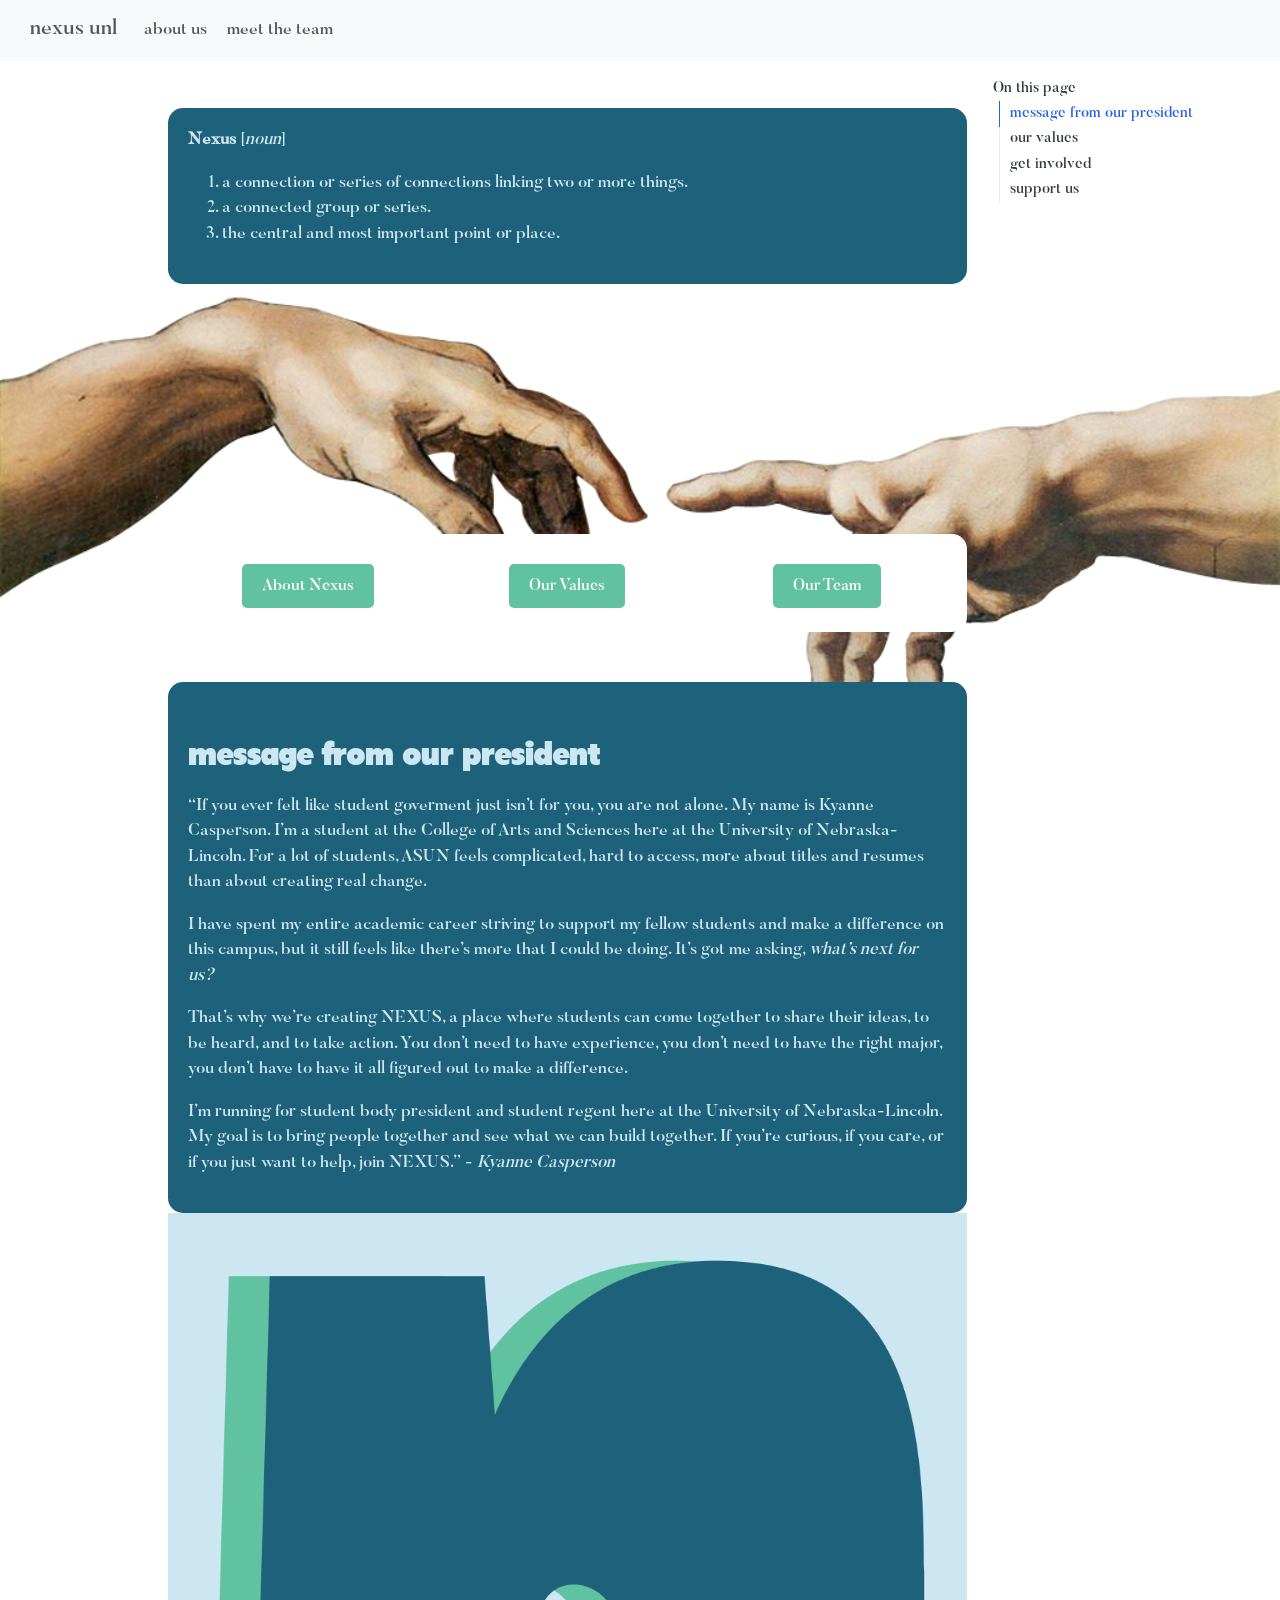
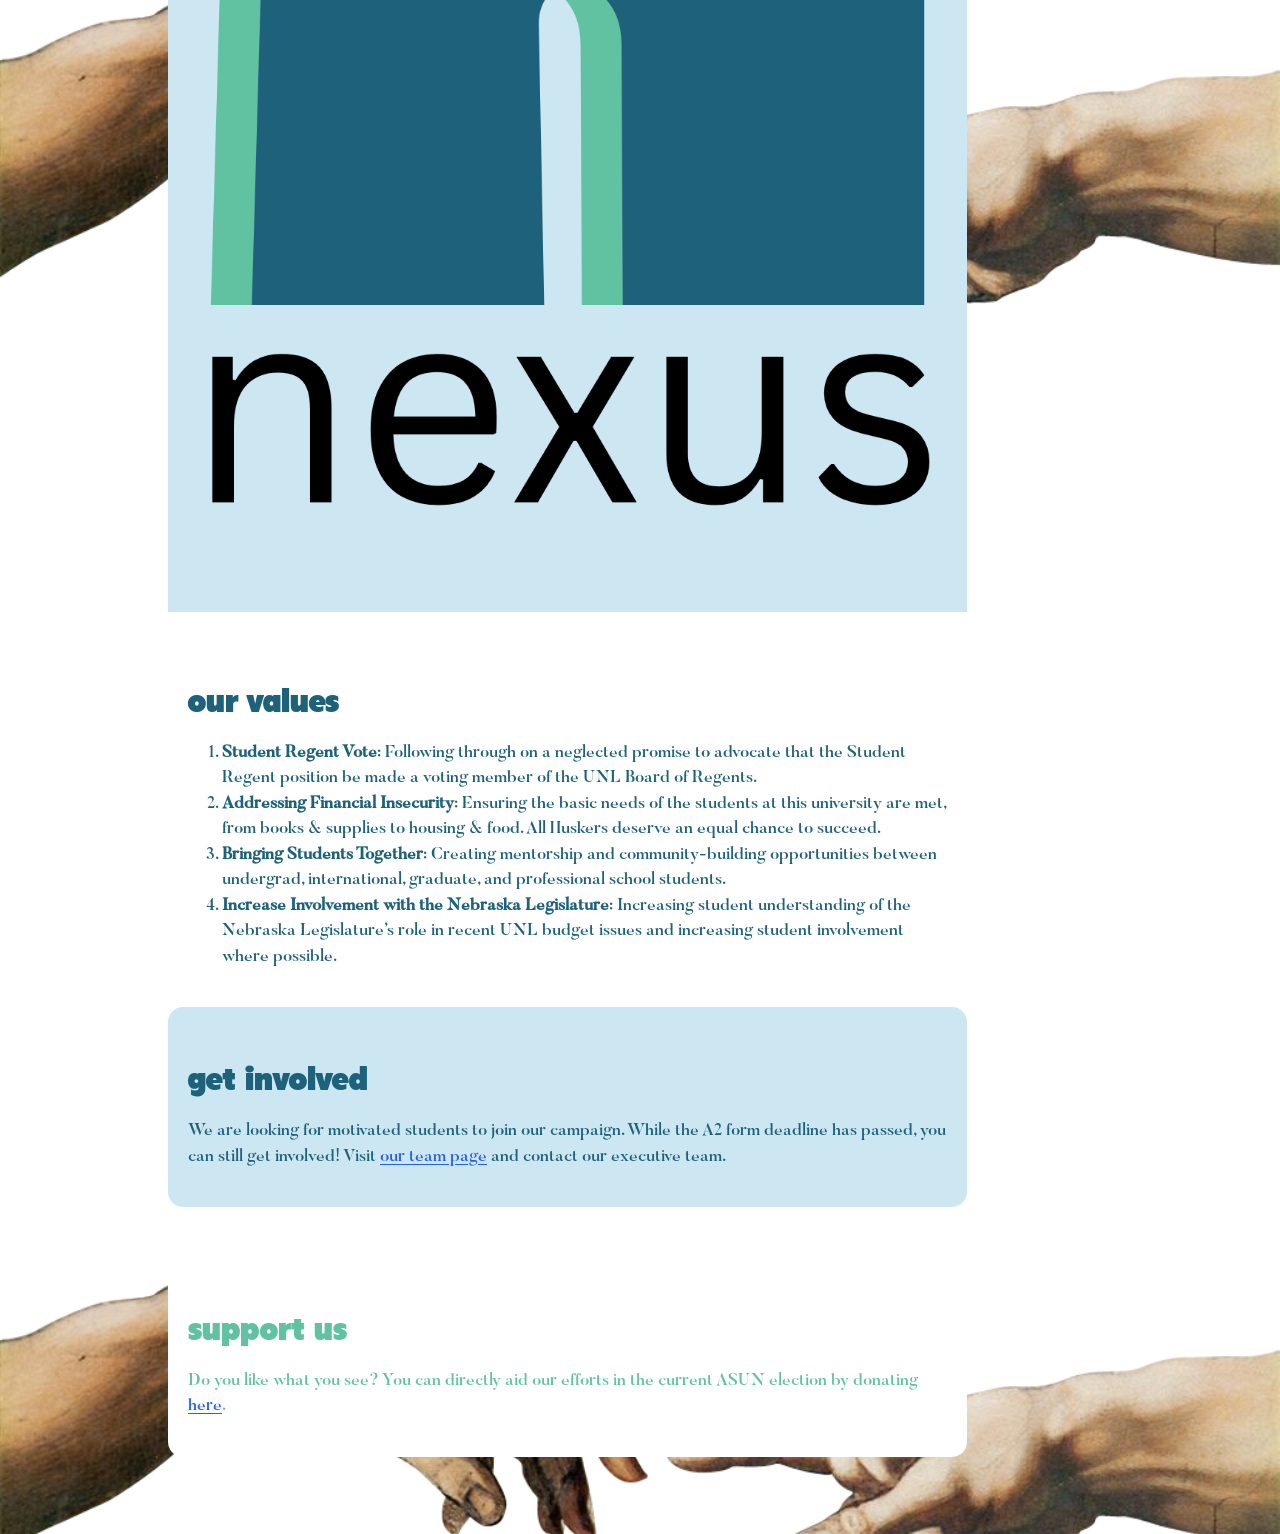
==== docs/index.html @ b82fe043 "small edits, student testimonials area" ====
<!DOCTYPE html>
<html xmlns="http://www.w3.org/1999/xhtml" lang="en" xml:lang="en"><head>

<meta charset="utf-8">
<meta name="generator" content="quarto-1.7.32">

<meta name="viewport" content="width=device-width, initial-scale=1.0, user-scalable=yes">


<title>nexus unl</title>
<style>
code{white-space: pre-wrap;}
span.smallcaps{font-variant: small-caps;}
div.columns{display: flex; gap: min(4vw, 1.5em);}
div.column{flex: auto; overflow-x: auto;}
div.hanging-indent{margin-left: 1.5em; text-indent: -1.5em;}
ul.task-list{list-style: none;}
ul.task-list li input[type="checkbox"] {
  width: 0.8em;
  margin: 0 0.8em 0.2em -1em; /* quarto-specific, see https://github.com/quarto-dev/quarto-cli/issues/4556 */ 
  vertical-align: middle;
}
</style>


<script src="site_libs/quarto-nav/quarto-nav.js"></script>
<script src="site_libs/quarto-nav/headroom.min.js"></script>
<script src="site_libs/clipboard/clipboard.min.js"></script>
<script src="site_libs/quarto-search/autocomplete.umd.js"></script>
<script src="site_libs/quarto-search/fuse.min.js"></script>
<script src="site_libs/quarto-search/quarto-search.js"></script>
<meta name="quarto:offset" content="./">
<link href="./Nexus UNL branding.png" rel="icon" type="image/png">
<script src="site_libs/quarto-html/quarto.js" type="module"></script>
<script src="site_libs/quarto-html/tabsets/tabsets.js" type="module"></script>
<script src="site_libs/quarto-html/popper.min.js"></script>
<script src="site_libs/quarto-html/tippy.umd.min.js"></script>
<script src="site_libs/quarto-html/anchor.min.js"></script>
<link href="site_libs/quarto-html/tippy.css" rel="stylesheet">
<link href="site_libs/quarto-html/quarto-syntax-highlighting-37eea08aefeeee20ff55810ff984fec1.css" rel="stylesheet" id="quarto-text-highlighting-styles">
<script src="site_libs/bootstrap/bootstrap.min.js"></script>
<link href="site_libs/bootstrap/bootstrap-icons.css" rel="stylesheet">
<link href="site_libs/bootstrap/bootstrap-dfb324f25d9b1687192fa8be62ac8f9c.min.css" rel="stylesheet" append-hash="true" id="quarto-bootstrap" data-mode="light">
<script id="quarto-search-options" type="application/json">{
  "location": "navbar",
  "copy-button": false,
  "collapse-after": 3,
  "panel-placement": "end",
  "type": "overlay",
  "limit": 50,
  "keyboard-shortcut": [
    "f",
    "/",
    "s"
  ],
  "show-item-context": false,
  "language": {
    "search-no-results-text": "No results",
    "search-matching-documents-text": "matching documents",
    "search-copy-link-title": "Copy link to search",
    "search-hide-matches-text": "Hide additional matches",
    "search-more-match-text": "more match in this document",
    "search-more-matches-text": "more matches in this document",
    "search-clear-button-title": "Clear",
    "search-text-placeholder": "",
    "search-detached-cancel-button-title": "Cancel",
    "search-submit-button-title": "Submit",
    "search-label": "Search"
  }
}</script>


<link rel="stylesheet" href="styles.css">
</head>

<body class="nav-fixed quarto-light">

<div id="quarto-search-results"></div>
  <header id="quarto-header" class="headroom fixed-top">
    <nav class="navbar navbar-expand-lg " data-bs-theme="dark">
      <div class="navbar-container container-fluid">
      <div class="navbar-brand-container mx-auto">
    <a class="navbar-brand" href="./index.html">
    <span class="navbar-title">nexus unl</span>
    </a>
  </div>
            <div id="quarto-search" class="" title="Search"></div>
          <button class="navbar-toggler" type="button" data-bs-toggle="collapse" data-bs-target="#navbarCollapse" aria-controls="navbarCollapse" role="menu" aria-expanded="false" aria-label="Toggle navigation" onclick="if (window.quartoToggleHeadroom) { window.quartoToggleHeadroom(); }">
  <span class="navbar-toggler-icon"></span>
</button>
          <div class="collapse navbar-collapse" id="navbarCollapse">
            <ul class="navbar-nav navbar-nav-scroll me-auto">
  <li class="nav-item">
    <a class="nav-link" href="./about.html"> 
<span class="menu-text">about us</span></a>
  </li>  
  <li class="nav-item">
    <a class="nav-link" href="./the-team.html"> 
<span class="menu-text">meet the team</span></a>
  </li>  
</ul>
          </div> <!-- /navcollapse -->
            <div class="quarto-navbar-tools">
</div>
      </div> <!-- /container-fluid -->
    </nav>
</header>
<!-- content -->
<div id="quarto-content" class="quarto-container page-columns page-rows-contents page-layout-article page-navbar">
<!-- sidebar -->
<!-- margin-sidebar -->
    <div id="quarto-margin-sidebar" class="sidebar margin-sidebar">
        <nav id="TOC" role="doc-toc" class="toc-active">
    <h2 id="toc-title">On this page</h2>
   
  <ul>
  <li><a href="#message-from-our-president" id="toc-message-from-our-president" class="nav-link active" data-scroll-target="#message-from-our-president">message from our president</a></li>
  <li><a href="#values" id="toc-values" class="nav-link" data-scroll-target="#values">our values</a></li>
  <li><a href="#get-involved" id="toc-get-involved" class="nav-link" data-scroll-target="#get-involved">get involved</a></li>
  <li><a href="#support-us" id="toc-support-us" class="nav-link" data-scroll-target="#support-us">support us</a></li>
  </ul>
</nav>
    </div>
<!-- main -->
<main class="content" id="quarto-document-content"><header id="title-block-header" class="quarto-title-block"></header>




<div class="section1">
<p><strong>Nexus</strong> [<em>noun</em>]</p>
<ol type="1">
<li>a connection or series of connections linking two or more things.</li>
<li>a connected group or series.</li>
<li>the central and most important point or place.</li>
</ol>
</div>
<div class="section3-2 spacer-big">
<div class="grid-container">
<div class="grid-column">
<a href="./about.html" class="custom-button">About Nexus</a>
</div>
<div class="grid-column">
<a href="#values" class="custom-button">Our Values</a>
</div>
<div class="grid-column">
<a href="./the-team.html" class="custom-button">Our Team</a>
</div>
</div>
</div>
<section id="message-from-our-president" class="level1 spacer section1">
<h1>message from our president</h1>
<p>“If you ever felt like student goverment just isn’t for you, you are not alone. My name is Kyanne Casperson. I’m a student at the College of Arts and Sciences here at the University of Nebraska-Lincoln. For a lot of students, ASUN feels complicated, hard to access, more about titles and resumes than about creating real change.</p>
<p>I have spent my entire academic career striving to support my fellow students and make a difference on this campus, but it still feels like there’s more that I could be doing. It’s got me asking, <em>what’s next for us?</em></p>
<p>That’s why we’re creating NEXUS, a place where students can come together to share their ideas, to be heard, and to take action. You don’t need to have experience, you don’t need to have the right major, you don’t have to have it all figured out to make a difference.</p>
<p>I’m running for student body president and student regent here at the University of Nebraska-Lincoln. My goal is to bring people together and see what we can build together. If you’re curious, if you care, or if you just want to help, join NEXUS.” - <em>Kyanne Casperson</em></p>
</section>
<p><img src="Nexus UNL branding.png" class="img-fluid"></p>
<section id="values" class="level1 section3-2">
<h1>our values</h1>
<ol type="1">
<li><strong>Student Regent Vote</strong>: Following through on a neglected promise to advocate that the Student Regent position be made a voting member of the UNL Board of Regents.</li>
<li><strong>Addressing Financial Insecurity</strong>: Ensuring the basic needs of the students at this university are met, from books &amp; supplies to housing &amp; food. All Huskers deserve an equal chance to succeed.</li>
<li><strong>Bringing Students Together</strong>: Creating mentorship and community-building opportunities between undergrad, international, graduate, and professional school students.</li>
<li><strong>Increase Involvement with the Nebraska Legislature</strong>: Increasing student understanding of the Nebraska Legislature’s role in recent UNL budget issues and increasing student involvement where possible.</li>
</ol>
</section>
<section id="get-involved" class="level1 section2">
<h1>get involved</h1>
<p>We are looking for motivated students to join our campaign. While the A2 form deadline has passed, you can still get involved! Visit <a href="./the-team.html">our team page</a> and contact our executive team.</p>
</section>
<section id="support-us" class="level1 section3 spacer">
<h1>support us</h1>
<p>Do you like what you see? You can directly aid our efforts in the current ASUN election by donating <a href="">here</a>.</p>
</section>



</main> <!-- /main -->
<script id="quarto-html-after-body" type="application/javascript">
  window.document.addEventListener("DOMContentLoaded", function (event) {
    const icon = "";
    const anchorJS = new window.AnchorJS();
    anchorJS.options = {
      placement: 'right',
      icon: icon
    };
    anchorJS.add('.anchored');
    const isCodeAnnotation = (el) => {
      for (const clz of el.classList) {
        if (clz.startsWith('code-annotation-')) {                     
          return true;
        }
      }
      return false;
    }
    const onCopySuccess = function(e) {
      // button target
      const button = e.trigger;
      // don't keep focus
      button.blur();
      // flash "checked"
      button.classList.add('code-copy-button-checked');
      var currentTitle = button.getAttribute("title");
      button.setAttribute("title", "Copied!");
      let tooltip;
      if (window.bootstrap) {
        button.setAttribute("data-bs-toggle", "tooltip");
        button.setAttribute("data-bs-placement", "left");
        button.setAttribute("data-bs-title", "Copied!");
        tooltip = new bootstrap.Tooltip(button, 
          { trigger: "manual", 
            customClass: "code-copy-button-tooltip",
            offset: [0, -8]});
        tooltip.show();    
      }
      setTimeout(function() {
        if (tooltip) {
          tooltip.hide();
          button.removeAttribute("data-bs-title");
          button.removeAttribute("data-bs-toggle");
          button.removeAttribute("data-bs-placement");
        }
        button.setAttribute("title", currentTitle);
        button.classList.remove('code-copy-button-checked');
      }, 1000);
      // clear code selection
      e.clearSelection();
    }
    const getTextToCopy = function(trigger) {
        const codeEl = trigger.previousElementSibling.cloneNode(true);
        for (const childEl of codeEl.children) {
          if (isCodeAnnotation(childEl)) {
            childEl.remove();
          }
        }
        return codeEl.innerText;
    }
    const clipboard = new window.ClipboardJS('.code-copy-button:not([data-in-quarto-modal])', {
      text: getTextToCopy
    });
    clipboard.on('success', onCopySuccess);
    if (window.document.getElementById('quarto-embedded-source-code-modal')) {
      const clipboardModal = new window.ClipboardJS('.code-copy-button[data-in-quarto-modal]', {
        text: getTextToCopy,
        container: window.document.getElementById('quarto-embedded-source-code-modal')
      });
      clipboardModal.on('success', onCopySuccess);
    }
      var localhostRegex = new RegExp(/^(?:http|https):\/\/localhost\:?[0-9]*\//);
      var mailtoRegex = new RegExp(/^mailto:/);
        var filterRegex = new RegExp('/' + window.location.host + '/');
      var isInternal = (href) => {
          return filterRegex.test(href) || localhostRegex.test(href) || mailtoRegex.test(href);
      }
      // Inspect non-navigation links and adorn them if external
     var links = window.document.querySelectorAll('a[href]:not(.nav-link):not(.navbar-brand):not(.toc-action):not(.sidebar-link):not(.sidebar-item-toggle):not(.pagination-link):not(.no-external):not([aria-hidden]):not(.dropdown-item):not(.quarto-navigation-tool):not(.about-link)');
      for (var i=0; i<links.length; i++) {
        const link = links[i];
        if (!isInternal(link.href)) {
          // undo the damage that might have been done by quarto-nav.js in the case of
          // links that we want to consider external
          if (link.dataset.originalHref !== undefined) {
            link.href = link.dataset.originalHref;
          }
        }
      }
    function tippyHover(el, contentFn, onTriggerFn, onUntriggerFn) {
      const config = {
        allowHTML: true,
        maxWidth: 500,
        delay: 100,
        arrow: false,
        appendTo: function(el) {
            return el.parentElement;
        },
        interactive: true,
        interactiveBorder: 10,
        theme: 'quarto',
        placement: 'bottom-start',
      };
      if (contentFn) {
        config.content = contentFn;
      }
      if (onTriggerFn) {
        config.onTrigger = onTriggerFn;
      }
      if (onUntriggerFn) {
        config.onUntrigger = onUntriggerFn;
      }
      window.tippy(el, config); 
    }
    const noterefs = window.document.querySelectorAll('a[role="doc-noteref"]');
    for (var i=0; i<noterefs.length; i++) {
      const ref = noterefs[i];
      tippyHover(ref, function() {
        // use id or data attribute instead here
        let href = ref.getAttribute('data-footnote-href') || ref.getAttribute('href');
        try { href = new URL(href).hash; } catch {}
        const id = href.replace(/^#\/?/, "");
        const note = window.document.getElementById(id);
        if (note) {
          return note.innerHTML;
        } else {
          return "";
        }
      });
    }
    const xrefs = window.document.querySelectorAll('a.quarto-xref');
    const processXRef = (id, note) => {
      // Strip column container classes
      const stripColumnClz = (el) => {
        el.classList.remove("page-full", "page-columns");
        if (el.children) {
          for (const child of el.children) {
            stripColumnClz(child);
          }
        }
      }
      stripColumnClz(note)
      if (id === null || id.startsWith('sec-')) {
        // Special case sections, only their first couple elements
        const container = document.createElement("div");
        if (note.children && note.children.length > 2) {
          container.appendChild(note.children[0].cloneNode(true));
          for (let i = 1; i < note.children.length; i++) {
            const child = note.children[i];
            if (child.tagName === "P" && child.innerText === "") {
              continue;
            } else {
              container.appendChild(child.cloneNode(true));
              break;
            }
          }
          if (window.Quarto?.typesetMath) {
            window.Quarto.typesetMath(container);
          }
          return container.innerHTML
        } else {
          if (window.Quarto?.typesetMath) {
            window.Quarto.typesetMath(note);
          }
          return note.innerHTML;
        }
      } else {
        // Remove any anchor links if they are present
        const anchorLink = note.querySelector('a.anchorjs-link');
        if (anchorLink) {
          anchorLink.remove();
        }
        if (window.Quarto?.typesetMath) {
          window.Quarto.typesetMath(note);
        }
        if (note.classList.contains("callout")) {
          return note.outerHTML;
        } else {
          return note.innerHTML;
        }
      }
    }
    for (var i=0; i<xrefs.length; i++) {
      const xref = xrefs[i];
      tippyHover(xref, undefined, function(instance) {
        instance.disable();
        let url = xref.getAttribute('href');
        let hash = undefined; 
        if (url.startsWith('#')) {
          hash = url;
        } else {
          try { hash = new URL(url).hash; } catch {}
        }
        if (hash) {
          const id = hash.replace(/^#\/?/, "");
          const note = window.document.getElementById(id);
          if (note !== null) {
            try {
              const html = processXRef(id, note.cloneNode(true));
              instance.setContent(html);
            } finally {
              instance.enable();
              instance.show();
            }
          } else {
            // See if we can fetch this
            fetch(url.split('#')[0])
            .then(res => res.text())
            .then(html => {
              const parser = new DOMParser();
              const htmlDoc = parser.parseFromString(html, "text/html");
              const note = htmlDoc.getElementById(id);
              if (note !== null) {
                const html = processXRef(id, note);
                instance.setContent(html);
              } 
            }).finally(() => {
              instance.enable();
              instance.show();
            });
          }
        } else {
          // See if we can fetch a full url (with no hash to target)
          // This is a special case and we should probably do some content thinning / targeting
          fetch(url)
          .then(res => res.text())
          .then(html => {
            const parser = new DOMParser();
            const htmlDoc = parser.parseFromString(html, "text/html");
            const note = htmlDoc.querySelector('main.content');
            if (note !== null) {
              // This should only happen for chapter cross references
              // (since there is no id in the URL)
              // remove the first header
              if (note.children.length > 0 && note.children[0].tagName === "HEADER") {
                note.children[0].remove();
              }
              const html = processXRef(null, note);
              instance.setContent(html);
            } 
          }).finally(() => {
            instance.enable();
            instance.show();
          });
        }
      }, function(instance) {
      });
    }
        let selectedAnnoteEl;
        const selectorForAnnotation = ( cell, annotation) => {
          let cellAttr = 'data-code-cell="' + cell + '"';
          let lineAttr = 'data-code-annotation="' +  annotation + '"';
          const selector = 'span[' + cellAttr + '][' + lineAttr + ']';
          return selector;
        }
        const selectCodeLines = (annoteEl) => {
          const doc = window.document;
          const targetCell = annoteEl.getAttribute("data-target-cell");
          const targetAnnotation = annoteEl.getAttribute("data-target-annotation");
          const annoteSpan = window.document.querySelector(selectorForAnnotation(targetCell, targetAnnotation));
          const lines = annoteSpan.getAttribute("data-code-lines").split(",");
          const lineIds = lines.map((line) => {
            return targetCell + "-" + line;
          })
          let top = null;
          let height = null;
          let parent = null;
          if (lineIds.length > 0) {
              //compute the position of the single el (top and bottom and make a div)
              const el = window.document.getElementById(lineIds[0]);
              top = el.offsetTop;
              height = el.offsetHeight;
              parent = el.parentElement.parentElement;
            if (lineIds.length > 1) {
              const lastEl = window.document.getElementById(lineIds[lineIds.length - 1]);
              const bottom = lastEl.offsetTop + lastEl.offsetHeight;
              height = bottom - top;
            }
            if (top !== null && height !== null && parent !== null) {
              // cook up a div (if necessary) and position it 
              let div = window.document.getElementById("code-annotation-line-highlight");
              if (div === null) {
                div = window.document.createElement("div");
                div.setAttribute("id", "code-annotation-line-highlight");
                div.style.position = 'absolute';
                parent.appendChild(div);
              }
              div.style.top = top - 2 + "px";
              div.style.height = height + 4 + "px";
              div.style.left = 0;
              let gutterDiv = window.document.getElementById("code-annotation-line-highlight-gutter");
              if (gutterDiv === null) {
                gutterDiv = window.document.createElement("div");
                gutterDiv.setAttribute("id", "code-annotation-line-highlight-gutter");
                gutterDiv.style.position = 'absolute';
                const codeCell = window.document.getElementById(targetCell);
                const gutter = codeCell.querySelector('.code-annotation-gutter');
                gutter.appendChild(gutterDiv);
              }
              gutterDiv.style.top = top - 2 + "px";
              gutterDiv.style.height = height + 4 + "px";
            }
            selectedAnnoteEl = annoteEl;
          }
        };
        const unselectCodeLines = () => {
          const elementsIds = ["code-annotation-line-highlight", "code-annotation-line-highlight-gutter"];
          elementsIds.forEach((elId) => {
            const div = window.document.getElementById(elId);
            if (div) {
              div.remove();
            }
          });
          selectedAnnoteEl = undefined;
        };
          // Handle positioning of the toggle
      window.addEventListener(
        "resize",
        throttle(() => {
          elRect = undefined;
          if (selectedAnnoteEl) {
            selectCodeLines(selectedAnnoteEl);
          }
        }, 10)
      );
      function throttle(fn, ms) {
      let throttle = false;
      let timer;
        return (...args) => {
          if(!throttle) { // first call gets through
              fn.apply(this, args);
              throttle = true;
          } else { // all the others get throttled
              if(timer) clearTimeout(timer); // cancel #2
              timer = setTimeout(() => {
                fn.apply(this, args);
                timer = throttle = false;
              }, ms);
          }
        };
      }
        // Attach click handler to the DT
        const annoteDls = window.document.querySelectorAll('dt[data-target-cell]');
        for (const annoteDlNode of annoteDls) {
          annoteDlNode.addEventListener('click', (event) => {
            const clickedEl = event.target;
            if (clickedEl !== selectedAnnoteEl) {
              unselectCodeLines();
              const activeEl = window.document.querySelector('dt[data-target-cell].code-annotation-active');
              if (activeEl) {
                activeEl.classList.remove('code-annotation-active');
              }
              selectCodeLines(clickedEl);
              clickedEl.classList.add('code-annotation-active');
            } else {
              // Unselect the line
              unselectCodeLines();
              clickedEl.classList.remove('code-annotation-active');
            }
          });
        }
    const findCites = (el) => {
      const parentEl = el.parentElement;
      if (parentEl) {
        const cites = parentEl.dataset.cites;
        if (cites) {
          return {
            el,
            cites: cites.split(' ')
          };
        } else {
          return findCites(el.parentElement)
        }
      } else {
        return undefined;
      }
    };
    var bibliorefs = window.document.querySelectorAll('a[role="doc-biblioref"]');
    for (var i=0; i<bibliorefs.length; i++) {
      const ref = bibliorefs[i];
      const citeInfo = findCites(ref);
      if (citeInfo) {
        tippyHover(citeInfo.el, function() {
          var popup = window.document.createElement('div');
          citeInfo.cites.forEach(function(cite) {
            var citeDiv = window.document.createElement('div');
            citeDiv.classList.add('hanging-indent');
            citeDiv.classList.add('csl-entry');
            var biblioDiv = window.document.getElementById('ref-' + cite);
            if (biblioDiv) {
              citeDiv.innerHTML = biblioDiv.innerHTML;
            }
            popup.appendChild(citeDiv);
          });
          return popup.innerHTML;
        });
      }
    }
  });
  </script>
</div> <!-- /content -->




</body></html>
---- docs/site_libs/quarto-html/tippy.css ----
.tippy-box[data-animation=fade][data-state=hidden]{opacity:0}[data-tippy-root]{max-width:calc(100vw - 10px)}.tippy-box{position:relative;background-color:#333;color:#fff;border-radius:4px;font-size:14px;line-height:1.4;white-space:normal;outline:0;transition-property:transform,visibility,opacity}.tippy-box[data-placement^=top]>.tippy-arrow{bottom:0}.tippy-box[data-placement^=top]>.tippy-arrow:before{bottom:-7px;left:0;border-width:8px 8px 0;border-top-color:initial;transform-origin:center top}.tippy-box[data-placement^=bottom]>.tippy-arrow{top:0}.tippy-box[data-placement^=bottom]>.tippy-arrow:before{top:-7px;left:0;border-width:0 8px 8px;border-bottom-color:initial;transform-origin:center bottom}.tippy-box[data-placement^=left]>.tippy-arrow{right:0}.tippy-box[data-placement^=left]>.tippy-arrow:before{border-width:8px 0 8px 8px;border-left-color:initial;right:-7px;transform-origin:center left}.tippy-box[data-placement^=right]>.tippy-arrow{left:0}.tippy-box[data-placement^=right]>.tippy-arrow:before{left:-7px;border-width:8px 8px 8px 0;border-right-color:initial;transform-origin:center right}.tippy-box[data-inertia][data-state=visible]{transition-timing-function:cubic-bezier(.54,1.5,.38,1.11)}.tippy-arrow{width:16px;height:16px;color:#333}.tippy-arrow:before{content:"";position:absolute;border-color:transparent;border-style:solid}.tippy-content{position:relative;padding:5px 9px;z-index:1}
---- docs/site_libs/quarto-html/quarto-syntax-highlighting-37eea08aefeeee20ff55810ff984fec1.css ----
/* quarto syntax highlight colors */
:root {
  --quarto-hl-ot-color: #003B4F;
  --quarto-hl-at-color: #657422;
  --quarto-hl-ss-color: #20794D;
  --quarto-hl-an-color: #5E5E5E;
  --quarto-hl-fu-color: #4758AB;
  --quarto-hl-st-color: #20794D;
  --quarto-hl-cf-color: #003B4F;
  --quarto-hl-op-color: #5E5E5E;
  --quarto-hl-er-color: #AD0000;
  --quarto-hl-bn-color: #AD0000;
  --quarto-hl-al-color: #AD0000;
  --quarto-hl-va-color: #111111;
  --quarto-hl-bu-color: inherit;
  --quarto-hl-ex-color: inherit;
  --quarto-hl-pp-color: #AD0000;
  --quarto-hl-in-color: #5E5E5E;
  --quarto-hl-vs-color: #20794D;
  --quarto-hl-wa-color: #5E5E5E;
  --quarto-hl-do-color: #5E5E5E;
  --quarto-hl-im-color: #00769E;
  --quarto-hl-ch-color: #20794D;
  --quarto-hl-dt-color: #AD0000;
  --quarto-hl-fl-color: #AD0000;
  --quarto-hl-co-color: #5E5E5E;
  --quarto-hl-cv-color: #5E5E5E;
  --quarto-hl-cn-color: #8f5902;
  --quarto-hl-sc-color: #5E5E5E;
  --quarto-hl-dv-color: #AD0000;
  --quarto-hl-kw-color: #003B4F;
}

/* other quarto variables */
:root {
  --quarto-font-monospace: SFMono-Regular, Menlo, Monaco, Consolas, "Liberation Mono", "Courier New", monospace;
}

/* syntax highlight based on Pandoc's rules */
pre > code.sourceCode > span {
  color: #003B4F;
}

code.sourceCode > span {
  color: #003B4F;
}

div.sourceCode,
div.sourceCode pre.sourceCode {
  color: #003B4F;
}

/* Normal */
code span {
  color: #003B4F;
}

/* Alert */
code span.al {
  color: #AD0000;
  font-style: inherit;
}

/* Annotation */
code span.an {
  color: #5E5E5E;
  font-style: inherit;
}

/* Attribute */
code span.at {
  color: #657422;
  font-style: inherit;
}

/* BaseN */
code span.bn {
  color: #AD0000;
  font-style: inherit;
}

/* BuiltIn */
code span.bu {
  font-style: inherit;
}

/* ControlFlow */
code span.cf {
  color: #003B4F;
  font-weight: bold;
  font-style: inherit;
}

/* Char */
code span.ch {
  color: #20794D;
  font-style: inherit;
}

/* Constant */
code span.cn {
  color: #8f5902;
  font-style: inherit;
}

/* Comment */
code span.co {
  color: #5E5E5E;
  font-style: inherit;
}

/* CommentVar */
code span.cv {
  color: #5E5E5E;
  font-style: italic;
}

/* Documentation */
code span.do {
  color: #5E5E5E;
  font-style: italic;
}

/* DataType */
code span.dt {
  color: #AD0000;
  font-style: inherit;
}

/* DecVal */
code span.dv {
  color: #AD0000;
  font-style: inherit;
}

/* Error */
code span.er {
  color: #AD0000;
  font-style: inherit;
}

/* Extension */
code span.ex {
  font-style: inherit;
}

/* Float */
code span.fl {
  color: #AD0000;
  font-style: inherit;
}

/* Function */
code span.fu {
  color: #4758AB;
  font-style: inherit;
}

/* Import */
code span.im {
  color: #00769E;
  font-style: inherit;
}

/* Information */
code span.in {
  color: #5E5E5E;
  font-style: inherit;
}

/* Keyword */
code span.kw {
  color: #003B4F;
  font-weight: bold;
  font-style: inherit;
}

/* Operator */
code span.op {
  color: #5E5E5E;
  font-style: inherit;
}

/* Other */
code span.ot {
  color: #003B4F;
  font-style: inherit;
}

/* Preprocessor */
code span.pp {
  color: #AD0000;
  font-style: inherit;
}

/* SpecialChar */
code span.sc {
  color: #5E5E5E;
  font-style: inherit;
}

/* SpecialString */
code span.ss {
  color: #20794D;
  font-style: inherit;
}

/* String */
code span.st {
  color: #20794D;
  font-style: inherit;
}

/* Variable */
code span.va {
  color: #111111;
  font-style: inherit;
}

/* VerbatimString */
code span.vs {
  color: #20794D;
  font-style: inherit;
}

/* Warning */
code span.wa {
  color: #5E5E5E;
  font-style: italic;
}

.prevent-inlining {
  content: "</";
}

/*# sourceMappingURL=27d3d809615f7771493d095567f04340.css.map */
---- docs/styles.css ----
/* css styles */
.custom-background {
    background-color: #cce7f1; /* Light blue background */
    padding: 10px;
}

@font-face {
    font-family: 'NexusHeader'; /* Name your font here */
    src: url('Tondu-Beta.ttf') format('truetype'); /* Adjust the path */
}

@font-face {
    font-family: 'NexusBody'; 
    src: url('Butler_Medium.otf') format('truetype'); 
}

h1, h2, h3, h4, h5, h6 {
    font-family: 'NexusHeader', sans-serif; /* Apply the font to headers */
}

body {
  font-family: 'NexusBody', sans-serif;
    background-image: url('chapelHands.png');
    background-size: cover; /* Adjusts size to cover entire screen */
    background-position: center; /* Centers the image */
 /* Prevents image from repeating */
}

.spacer {
  margin-top: 50px;
}

.spacer-big {
    margin-top: 250px; /* Adjust this value as needed */
}

.color1 {
  color: #cce7f1;
}

.color2 {
  color: #61c2a2;
}

.color3 {
  color: #1d617a;
}

.center-text {
    text-align: center;
}

.section1 {
    background-color: #1d617a;
    color: #cce7f1;
    padding: 20px;
    border-radius: 15px;
}

.section2 {
    background-color: #cce7f1;
    color: #1d617a;
    padding: 20px;
    border-radius: 15px;
}

.section3 {
    background-color: #ffffff;
    color: #61c2a2;
    padding: 20px;
    border-radius: 15px;
}

.section3-1 {
  background-color: #ffffff;
  color: #cce7f1;
  padding: 20px;
  border-radius: 15px;
}

.section3-2 {
  background-color: #ffffff;
  color: #1d617a;
  padding: 20px;
  border-radius: 15px;
}


.custom-button {
    background-color: #61c2a2; /* Green background */
    color: white;              /* White text */
    border: none;              /* No border */
    padding: 10px 20px;        /* Padding */
    text-align: center;        /* Center text */
    text-decoration: none;      /* No underline */
    display: inline-block;      /* Inline-block display */
    font-size: 16px;           /* Font size */
    margin: 4px 2px;          /* Margin */
    cursor: pointer;           /* Pointer cursor on hover */
    border-radius: 5px;        /* Rounded corners */
}

.custom-button:hover {
    background-color: #cce7f1; /* Darker green on hover */
}

.grid-container {
    display: grid;                     /* Use grid layout */
    grid-template-columns: repeat(3, 1fr); /* 3 equal columns */
    gap: 20px;                         /* Space between columns */
}

.grid-column {
    text-align: center;                /* Center text and inline elements */
    border-radius: 4px;                /* Rounded corners */
}

.grid-column a {
    display: inline-block;              /* Enable margin and padding */
    margin-top: 10px;                  /* Space above the button */
}
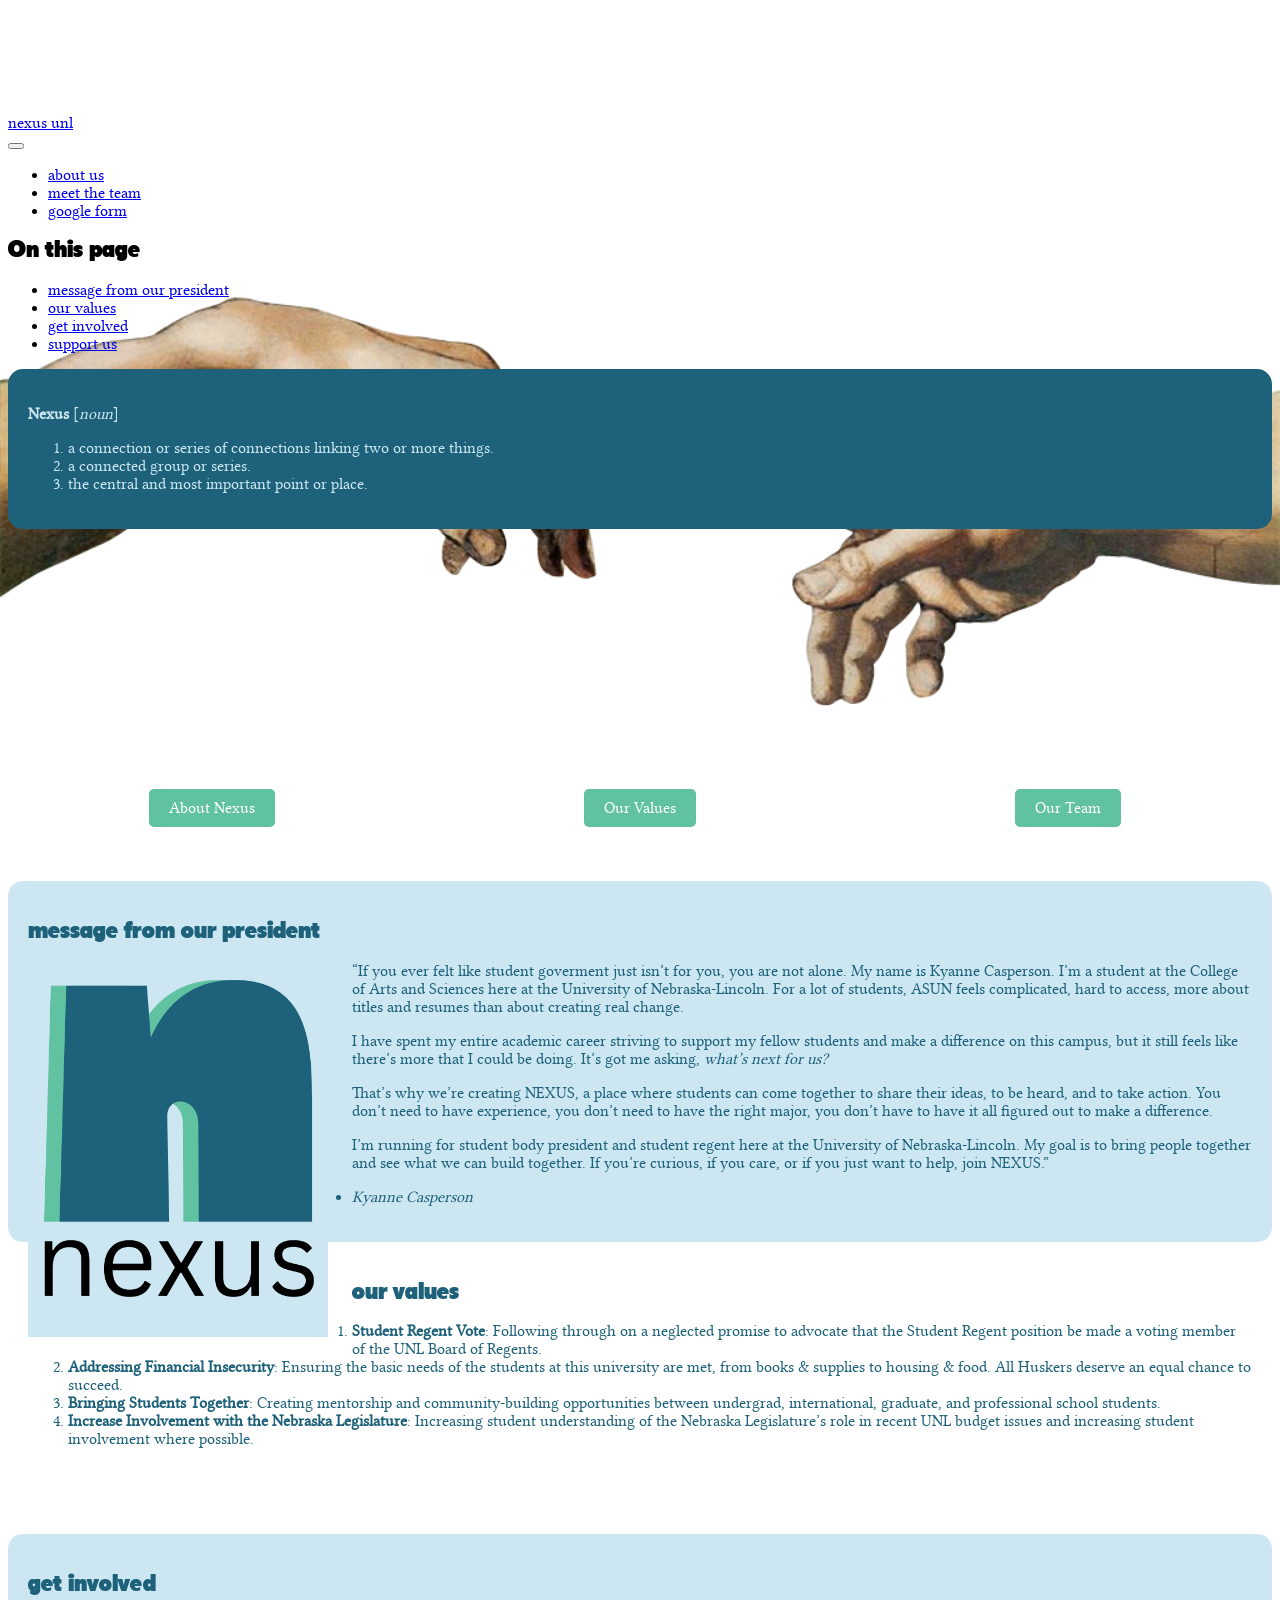
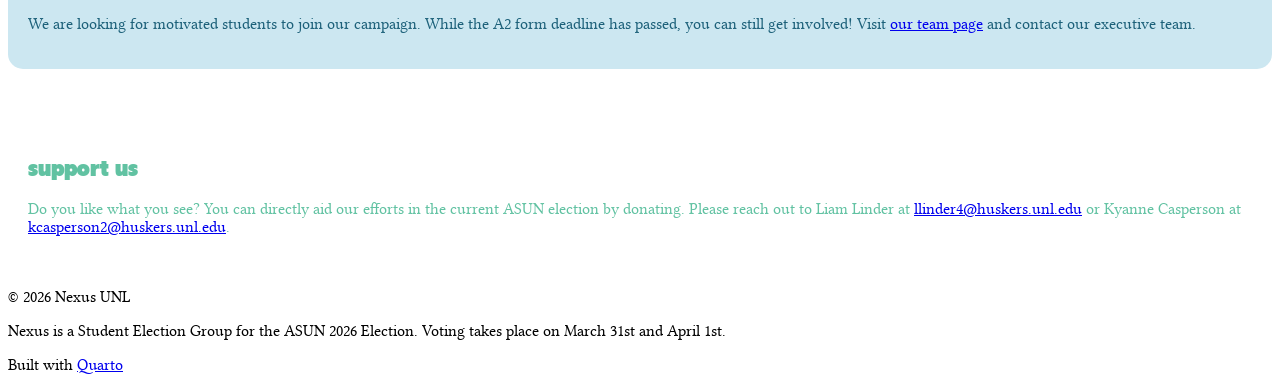
==== commit 073b793c: "overhaul" ====
--- a/docs/index.html
+++ b/docs/index.html
@@ -2,7 +2,7 @@
 <html xmlns="http://www.w3.org/1999/xhtml" lang="en" xml:lang="en"><head>
 
 <meta charset="utf-8">
-<meta name="generator" content="quarto-1.7.32">
+<meta name="generator" content="quarto-1.8.25">
 
 <meta name="viewport" content="width=device-width, initial-scale=1.0, user-scalable=yes">
 
@@ -30,17 +30,18 @@
 <script src="site_libs/quarto-search/fuse.min.js"></script>
 <script src="site_libs/quarto-search/quarto-search.js"></script>
 <meta name="quarto:offset" content="./">
-<link href="./Nexus UNL branding.png" rel="icon" type="image/png">
+<link href="./images/favicon.png" rel="icon" type="image/png">
 <script src="site_libs/quarto-html/quarto.js" type="module"></script>
 <script src="site_libs/quarto-html/tabsets/tabsets.js" type="module"></script>
+<script src="site_libs/quarto-html/axe/axe-check.js" type="module"></script>
 <script src="site_libs/quarto-html/popper.min.js"></script>
 <script src="site_libs/quarto-html/tippy.umd.min.js"></script>
 <script src="site_libs/quarto-html/anchor.min.js"></script>
 <link href="site_libs/quarto-html/tippy.css" rel="stylesheet">
-<link href="site_libs/quarto-html/quarto-syntax-highlighting-37eea08aefeeee20ff55810ff984fec1.css" rel="stylesheet" id="quarto-text-highlighting-styles">
+<link href="site_libs/quarto-html/quarto-syntax-highlighting-7b89279ff1a6dce999919e0e67d4d9ec.css" rel="stylesheet" id="quarto-text-highlighting-styles">
 <script src="site_libs/bootstrap/bootstrap.min.js"></script>
 <link href="site_libs/bootstrap/bootstrap-icons.css" rel="stylesheet">
-<link href="site_libs/bootstrap/bootstrap-dfb324f25d9b1687192fa8be62ac8f9c.min.css" rel="stylesheet" append-hash="true" id="quarto-bootstrap" data-mode="light">
+<link href="site_libs/bootstrap/bootstrap-e31584831b205ffbb2d98406f31c2a5b.min.css" rel="stylesheet" append-hash="true" id="quarto-bootstrap" data-mode="light">
 <script id="quarto-search-options" type="application/json">{
   "location": "navbar",
   "copy-button": false,
@@ -70,7 +71,7 @@
 }</script>
 
 
-<link rel="stylesheet" href="styles.css">
+<link rel="stylesheet" href="fonts-and-styles/styles.css">
 </head>
 
 <body class="nav-fixed quarto-light">
@@ -80,6 +81,8 @@
     <nav class="navbar navbar-expand-lg " data-bs-theme="dark">
       <div class="navbar-container container-fluid">
       <div class="navbar-brand-container mx-auto">
+    <a href="./index.html" class="navbar-brand navbar-brand-logo">
+    </a>
     <a class="navbar-brand" href="./index.html">
     <span class="navbar-title">nexus unl</span>
     </a>
@@ -97,6 +100,10 @@
   <li class="nav-item">
     <a class="nav-link" href="./the-team.html"> 
 <span class="menu-text">meet the team</span></a>
+  </li>  
+  <li class="nav-item">
+    <a class="nav-link" href="./google-form.html"> 
+<span class="menu-text">google form</span></a>
   </li>  
 </ul>
           </div> <!-- /navcollapse -->
@@ -135,7 +142,7 @@
 <li>the central and most important point or place.</li>
 </ol>
 </div>
-<div class="section3-2 spacer-big">
+<div class="spacer-big">
 <div class="grid-container">
 <div class="grid-column">
 <a href="./about.html" class="custom-button">About Nexus</a>
@@ -148,14 +155,17 @@
 </div>
 </div>
 </div>
-<section id="message-from-our-president" class="level1 spacer section1">
+<section id="message-from-our-president" class="level1 spacer section2">
 <h1>message from our president</h1>
+<p><img src="images/Nexus UNL branding.png" class="img-fluid" style="float: left; margin-right: 1.5rem; margin-bottom: 0.5rem;" width="300"></p>
 <p>“If you ever felt like student goverment just isn’t for you, you are not alone. My name is Kyanne Casperson. I’m a student at the College of Arts and Sciences here at the University of Nebraska-Lincoln. For a lot of students, ASUN feels complicated, hard to access, more about titles and resumes than about creating real change.</p>
 <p>I have spent my entire academic career striving to support my fellow students and make a difference on this campus, but it still feels like there’s more that I could be doing. It’s got me asking, <em>what’s next for us?</em></p>
 <p>That’s why we’re creating NEXUS, a place where students can come together to share their ideas, to be heard, and to take action. You don’t need to have experience, you don’t need to have the right major, you don’t have to have it all figured out to make a difference.</p>
-<p>I’m running for student body president and student regent here at the University of Nebraska-Lincoln. My goal is to bring people together and see what we can build together. If you’re curious, if you care, or if you just want to help, join NEXUS.” - <em>Kyanne Casperson</em></p>
+<p>I’m running for student body president and student regent here at the University of Nebraska-Lincoln. My goal is to bring people together and see what we can build together. If you’re curious, if you care, or if you just want to help, join NEXUS.”</p>
+<ul>
+<li><em>Kyanne Casperson</em></li>
+</ul>
 </section>
-<p><img src="Nexus UNL branding.png" class="img-fluid"></p>
 <section id="values" class="level1 section3-2">
 <h1>our values</h1>
 <ol type="1">
@@ -165,13 +175,13 @@
 <li><strong>Increase Involvement with the Nebraska Legislature</strong>: Increasing student understanding of the Nebraska Legislature’s role in recent UNL budget issues and increasing student involvement where possible.</li>
 </ol>
 </section>
-<section id="get-involved" class="level1 section2">
+<section id="get-involved" class="level1 section2 spacer">
 <h1>get involved</h1>
 <p>We are looking for motivated students to join our campaign. While the A2 form deadline has passed, you can still get involved! Visit <a href="./the-team.html">our team page</a> and contact our executive team.</p>
 </section>
 <section id="support-us" class="level1 section3 spacer">
 <h1>support us</h1>
-<p>Do you like what you see? You can directly aid our efforts in the current ASUN election by donating <a href="">here</a>.</p>
+<p>Do you like what you see? You can directly aid our efforts in the current ASUN election by donating. Please reach out to Liam Linder at <a href="mailto:llinder4@huskers.unl.edu">llinder4@huskers.unl.edu</a> or Kyanne Casperson at <a href="mailto:kcasperson2@huskers.unl.edu">kcasperson2@huskers.unl.edu</a>.</p>
 </section>
 
 
@@ -228,13 +238,14 @@
       e.clearSelection();
     }
     const getTextToCopy = function(trigger) {
-        const codeEl = trigger.previousElementSibling.cloneNode(true);
-        for (const childEl of codeEl.children) {
-          if (isCodeAnnotation(childEl)) {
-            childEl.remove();
-          }
-        }
-        return codeEl.innerText;
+      const outerScaffold = trigger.parentElement.cloneNode(true);
+      const codeEl = outerScaffold.querySelector('code');
+      for (const childEl of codeEl.children) {
+        if (isCodeAnnotation(childEl)) {
+          childEl.remove();
+        }
+      }
+      return codeEl.innerText;
     }
     const clipboard = new window.ClipboardJS('.code-copy-button:not([data-in-quarto-modal])', {
       text: getTextToCopy
@@ -577,6 +588,19 @@
   });
   </script>
 </div> <!-- /content -->
+<footer class="footer">
+  <div class="nav-footer">
+    <div class="nav-footer-left">
+<p>© 2026 Nexus UNL</p>
+</div>   
+    <div class="nav-footer-center">
+<p>Nexus is a Student Election Group for the ASUN 2026 Election. Voting takes place on March 31st and April 1st.</p>
+</div>
+    <div class="nav-footer-right">
+<p>Built with <a href="https://quarto.org">Quarto</a></p>
+</div>
+  </div>
+</footer>
 
 
 
--- a/docs/fonts-and-styles/styles.css
+++ b/docs/fonts-and-styles/styles.css
@@ -0,0 +1,131 @@
+/* css styles */
+.custom-background {
+    background-color: #cce7f1; /* Light blue background */
+    padding: 10px;
+}
+
+@font-face {
+    font-family: 'NexusHeader'; /* Name your font here */
+    src: url('Tondu-Beta.ttf') format('truetype'); /* Adjust the path */
+}
+
+@font-face {
+    font-family: 'NexusBody'; 
+    src: url('LinuxLibertine-RdWo.ttf') format('truetype'); 
+}
+
+h1, h2, h3, h4, h5, h6 {
+    font-family: 'NexusHeader', sans-serif; /* Apply the font to headers */
+}
+
+body {
+  font-family: 'NexusBody', sans-serif;
+  background-image: url("../images/chapelHands.png");
+  background-attachment: fixed;
+  background-position: center;
+  background-repeat: no-repeat;
+  background-size: cover;
+  min-height: 400px;
+}
+
+.spacer {
+  margin-top: 50px;
+}
+
+.spacer-big {
+    margin-top: 250px; /* Adjust this value as needed */
+}
+
+.color1 {
+  color: #cce7f1;
+}
+
+.color2 {
+  color: #61c2a2;
+}
+
+.color3 {
+  color: #1d617a;
+}
+
+.center-text {
+    text-align: center;
+}
+
+.section1 {
+    background-color: #1d617a;
+    color: #cce7f1;
+    padding: 20px;
+    border-radius: 15px;
+}
+
+.section2 {
+    background-color: #cce7f1;
+    color: #1d617a;
+    padding: 20px;
+    border-radius: 15px;
+}
+
+.section3 {
+    background-color: #ffffff;
+    color: #61c2a2;
+    padding: 20px;
+    border-radius: 15px;
+}
+
+.section3-1 {
+  background-color: #ffffff;
+  color: #cce7f1;
+  padding: 20px;
+  border-radius: 15px;
+}
+
+.section3-2 {
+  background-color: #ffffff;
+  color: #1d617a;
+  padding: 20px;
+  border-radius: 15px;
+}
+
+
+.custom-button {
+    background-color: #61c2a2; /* Green background */
+    color: white;              /* White text */
+    border: none;              /* No border */
+    padding: 10px 20px;        /* Padding */
+    text-align: center;        /* Center text */
+    text-decoration: none;      /* No underline */
+    display: inline-block;      /* Inline-block display */
+    font-size: 16px;           /* Font size */
+    margin: 4px 2px;          /* Margin */
+    cursor: pointer;           /* Pointer cursor on hover */
+    border-radius: 5px;        /* Rounded corners */
+}
+
+.custom-button:hover {
+    background-color: #cce7f1; /* Darker green on hover */
+}
+
+.grid-container {
+    display: grid;                     /* Use grid layout */
+    grid-template-columns: repeat(3, 1fr); /* 3 equal columns */
+    gap: 20px;                         /* Space between columns */
+}
+
+.grid-column {
+    text-align: center;                /* Center text and inline elements */
+    border-radius: 4px;                /* Rounded corners */
+}
+
+.grid-column a {
+    display: inline-block;              /* Enable margin and padding */
+    margin-top: 10px;                  /* Space above the button */
+}
+
+.heading-box {
+    background-color: #ffffff; /* Light blue background */
+    border: 2px solid #1d617a; /* Border color */
+    padding: 15px; /* Padding inside the box */
+    border-radius: 5px; /* Rounded corners */
+    font-weight: bold; /* Bold text */
+}
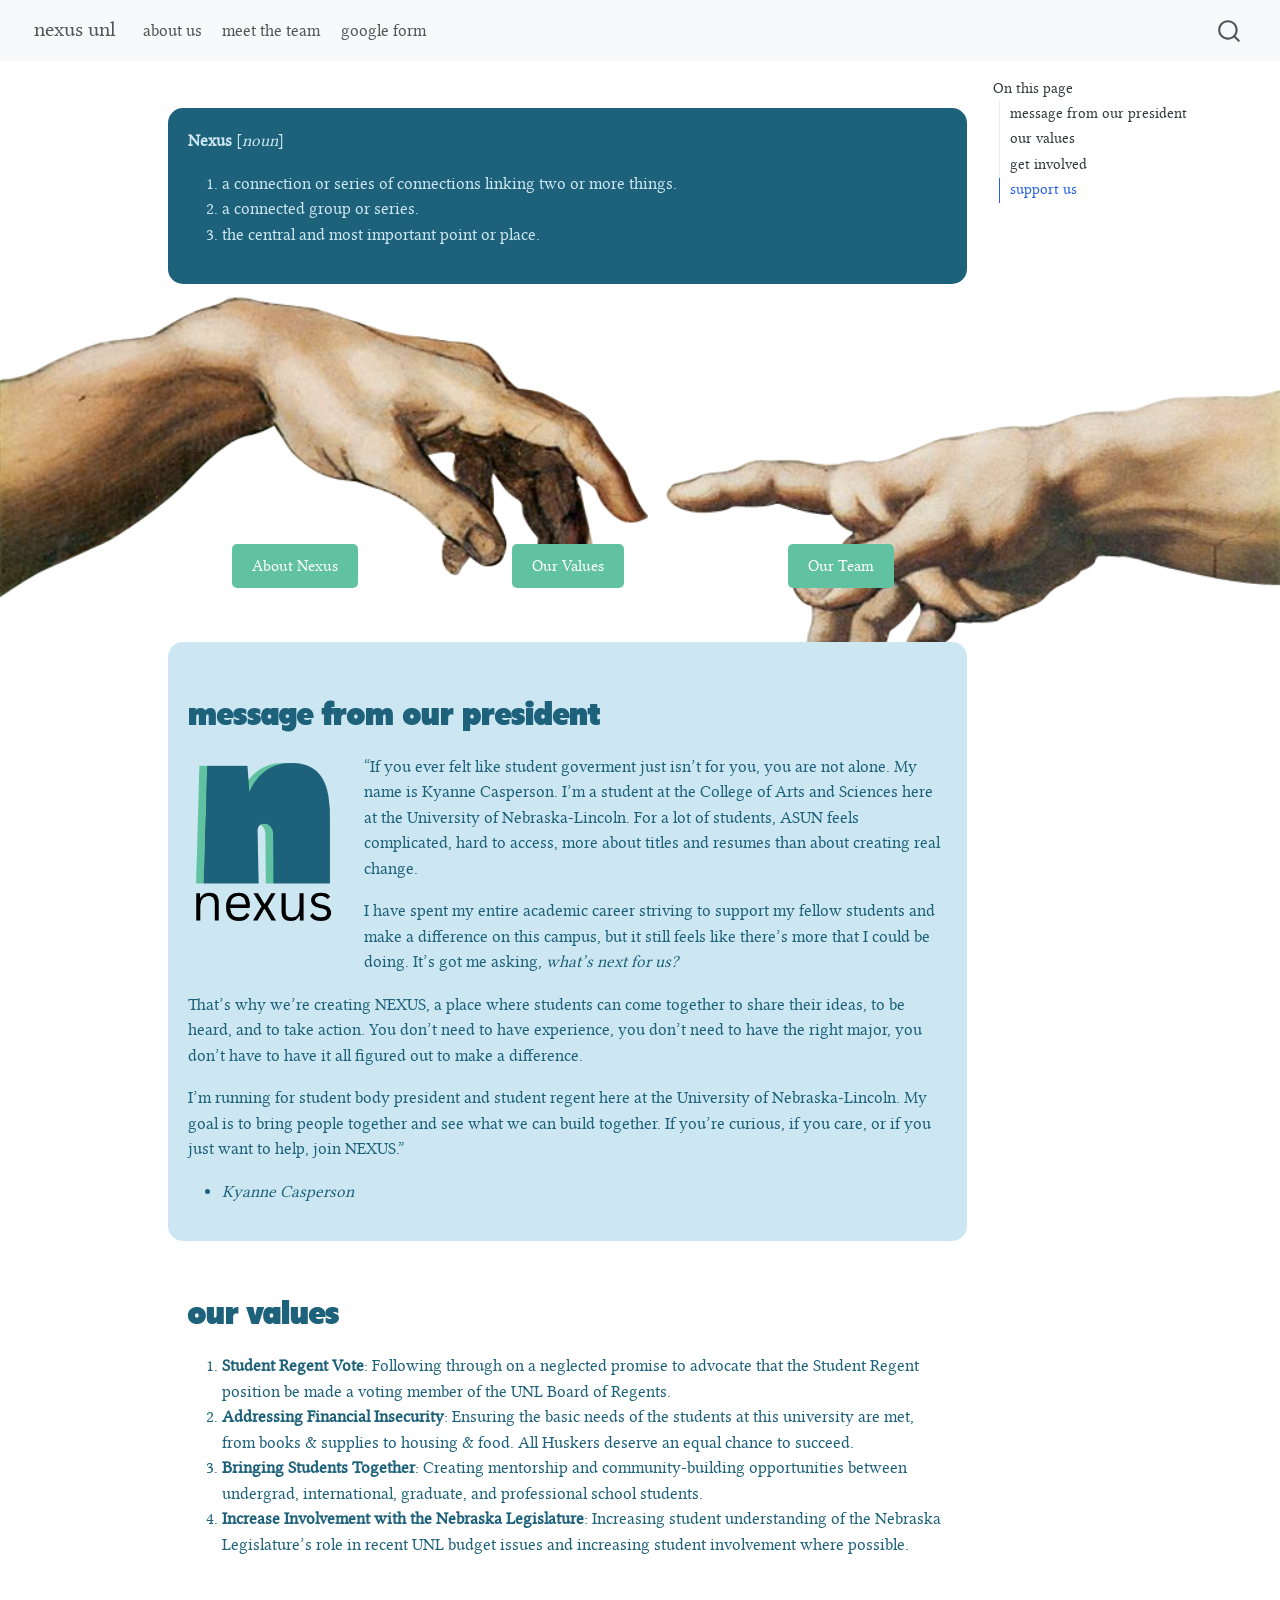
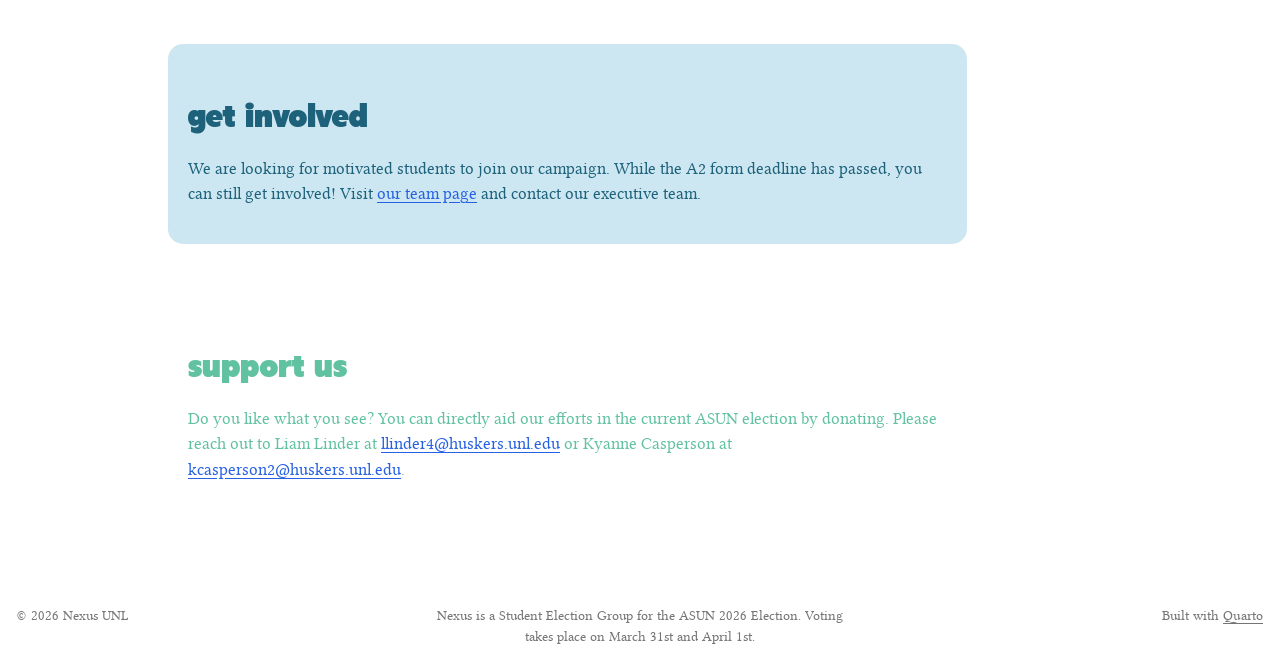
==== commit 22d57b13: "a" ====
--- a/docs/index.html
+++ b/docs/index.html
@@ -157,7 +157,7 @@
 </div>
 <section id="message-from-our-president" class="level1 spacer section2">
 <h1>message from our president</h1>
-<p><img src="images/Nexus UNL branding.png" class="img-fluid" style="float: left; margin-right: 1.5rem; margin-bottom: 0.5rem;" width="300"></p>
+<p><img src="images/Nexus UNL branding.png" class="img-fluid" style="float: left; margin-right: 1.5rem; margin-bottom: 0.5rem;" width="150"></p>
 <p>“If you ever felt like student goverment just isn’t for you, you are not alone. My name is Kyanne Casperson. I’m a student at the College of Arts and Sciences here at the University of Nebraska-Lincoln. For a lot of students, ASUN feels complicated, hard to access, more about titles and resumes than about creating real change.</p>
 <p>I have spent my entire academic career striving to support my fellow students and make a difference on this campus, but it still feels like there’s more that I could be doing. It’s got me asking, <em>what’s next for us?</em></p>
 <p>That’s why we’re creating NEXUS, a place where students can come together to share their ideas, to be heard, and to take action. You don’t need to have experience, you don’t need to have the right major, you don’t have to have it all figured out to make a difference.</p>
--- a/docs/site_libs/quarto-html/quarto-syntax-highlighting-7b89279ff1a6dce999919e0e67d4d9ec.css
+++ b/docs/site_libs/quarto-html/quarto-syntax-highlighting-7b89279ff1a6dce999919e0e67d4d9ec.css
@@ -0,0 +1,236 @@
+/* quarto syntax highlight colors */
+:root {
+  --quarto-hl-ot-color: #003B4F;
+  --quarto-hl-at-color: #657422;
+  --quarto-hl-ss-color: #20794D;
+  --quarto-hl-an-color: #5E5E5E;
+  --quarto-hl-fu-color: #4758AB;
+  --quarto-hl-st-color: #20794D;
+  --quarto-hl-cf-color: #003B4F;
+  --quarto-hl-op-color: #5E5E5E;
+  --quarto-hl-er-color: #AD0000;
+  --quarto-hl-bn-color: #AD0000;
+  --quarto-hl-al-color: #AD0000;
+  --quarto-hl-va-color: #111111;
+  --quarto-hl-bu-color: inherit;
+  --quarto-hl-ex-color: inherit;
+  --quarto-hl-pp-color: #AD0000;
+  --quarto-hl-in-color: #5E5E5E;
+  --quarto-hl-vs-color: #20794D;
+  --quarto-hl-wa-color: #5E5E5E;
+  --quarto-hl-do-color: #5E5E5E;
+  --quarto-hl-im-color: #00769E;
+  --quarto-hl-ch-color: #20794D;
+  --quarto-hl-dt-color: #AD0000;
+  --quarto-hl-fl-color: #AD0000;
+  --quarto-hl-co-color: #5E5E5E;
+  --quarto-hl-cv-color: #5E5E5E;
+  --quarto-hl-cn-color: #8f5902;
+  --quarto-hl-sc-color: #5E5E5E;
+  --quarto-hl-dv-color: #AD0000;
+  --quarto-hl-kw-color: #003B4F;
+}
+
+/* other quarto variables */
+:root {
+  --quarto-font-monospace: SFMono-Regular, Menlo, Monaco, Consolas, "Liberation Mono", "Courier New", monospace;
+}
+
+/* syntax highlight based on Pandoc's rules */
+pre > code.sourceCode > span {
+  color: #003B4F;
+}
+
+code.sourceCode > span {
+  color: #003B4F;
+}
+
+div.sourceCode,
+div.sourceCode pre.sourceCode {
+  color: #003B4F;
+}
+
+/* Normal */
+code span {
+  color: #003B4F;
+}
+
+/* Alert */
+code span.al {
+  color: #AD0000;
+  font-style: inherit;
+}
+
+/* Annotation */
+code span.an {
+  color: #5E5E5E;
+  font-style: inherit;
+}
+
+/* Attribute */
+code span.at {
+  color: #657422;
+  font-style: inherit;
+}
+
+/* BaseN */
+code span.bn {
+  color: #AD0000;
+  font-style: inherit;
+}
+
+/* BuiltIn */
+code span.bu {
+  font-style: inherit;
+}
+
+/* ControlFlow */
+code span.cf {
+  color: #003B4F;
+  font-weight: bold;
+  font-style: inherit;
+}
+
+/* Char */
+code span.ch {
+  color: #20794D;
+  font-style: inherit;
+}
+
+/* Constant */
+code span.cn {
+  color: #8f5902;
+  font-style: inherit;
+}
+
+/* Comment */
+code span.co {
+  color: #5E5E5E;
+  font-style: inherit;
+}
+
+/* CommentVar */
+code span.cv {
+  color: #5E5E5E;
+  font-style: italic;
+}
+
+/* Documentation */
+code span.do {
+  color: #5E5E5E;
+  font-style: italic;
+}
+
+/* DataType */
+code span.dt {
+  color: #AD0000;
+  font-style: inherit;
+}
+
+/* DecVal */
+code span.dv {
+  color: #AD0000;
+  font-style: inherit;
+}
+
+/* Error */
+code span.er {
+  color: #AD0000;
+  font-style: inherit;
+}
+
+/* Extension */
+code span.ex {
+  font-style: inherit;
+}
+
+/* Float */
+code span.fl {
+  color: #AD0000;
+  font-style: inherit;
+}
+
+/* Function */
+code span.fu {
+  color: #4758AB;
+  font-style: inherit;
+}
+
+/* Import */
+code span.im {
+  color: #00769E;
+  font-style: inherit;
+}
+
+/* Information */
+code span.in {
+  color: #5E5E5E;
+  font-style: inherit;
+}
+
+/* Keyword */
+code span.kw {
+  color: #003B4F;
+  font-weight: bold;
+  font-style: inherit;
+}
+
+/* Operator */
+code span.op {
+  color: #5E5E5E;
+  font-style: inherit;
+}
+
+/* Other */
+code span.ot {
+  color: #003B4F;
+  font-style: inherit;
+}
+
+/* Preprocessor */
+code span.pp {
+  color: #AD0000;
+  font-style: inherit;
+}
+
+/* SpecialChar */
+code span.sc {
+  color: #5E5E5E;
+  font-style: inherit;
+}
+
+/* SpecialString */
+code span.ss {
+  color: #20794D;
+  font-style: inherit;
+}
+
+/* String */
+code span.st {
+  color: #20794D;
+  font-style: inherit;
+}
+
+/* Variable */
+code span.va {
+  color: #111111;
+  font-style: inherit;
+}
+
+/* VerbatimString */
+code span.vs {
+  color: #20794D;
+  font-style: inherit;
+}
+
+/* Warning */
+code span.wa {
+  color: #5E5E5E;
+  font-style: italic;
+}
+
+.prevent-inlining {
+  content: "</";
+}
+
+/*# sourceMappingURL=3944bc705cfaf4c80e56f77c5205168a.css.map */
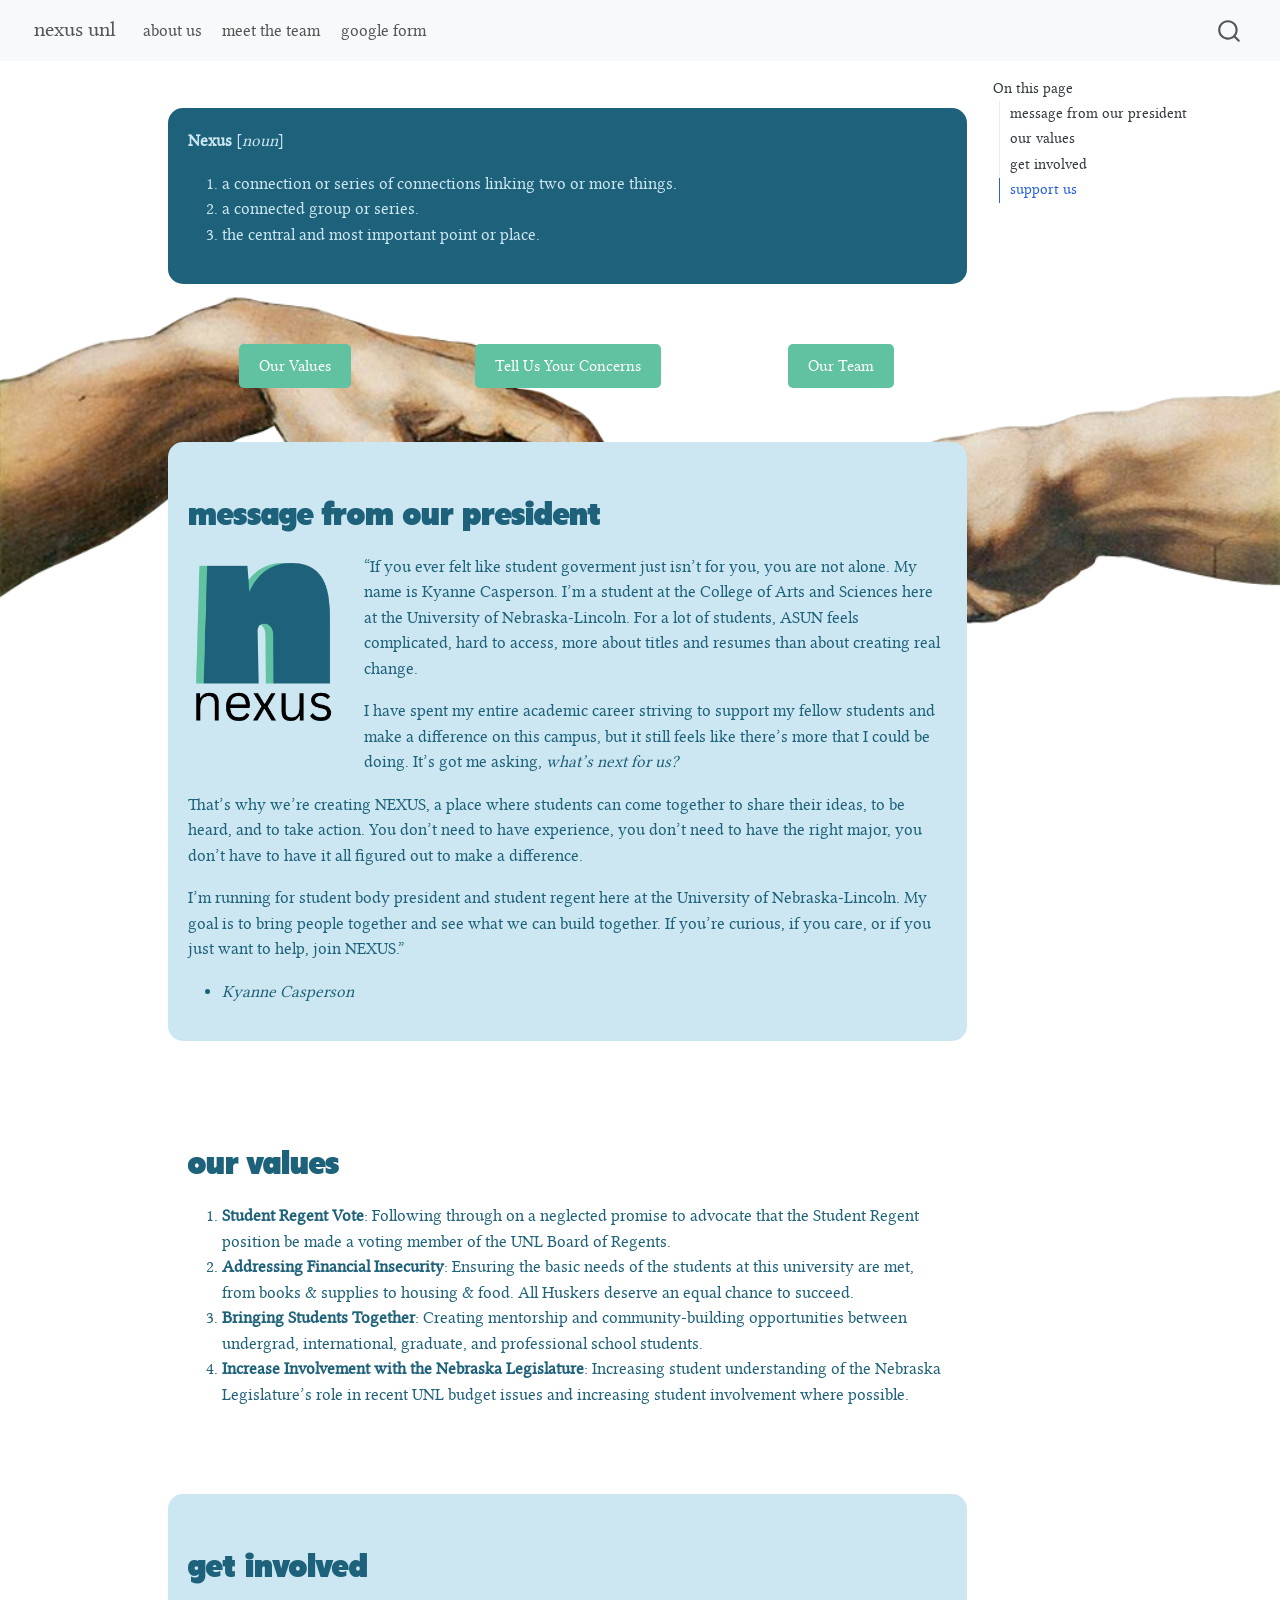
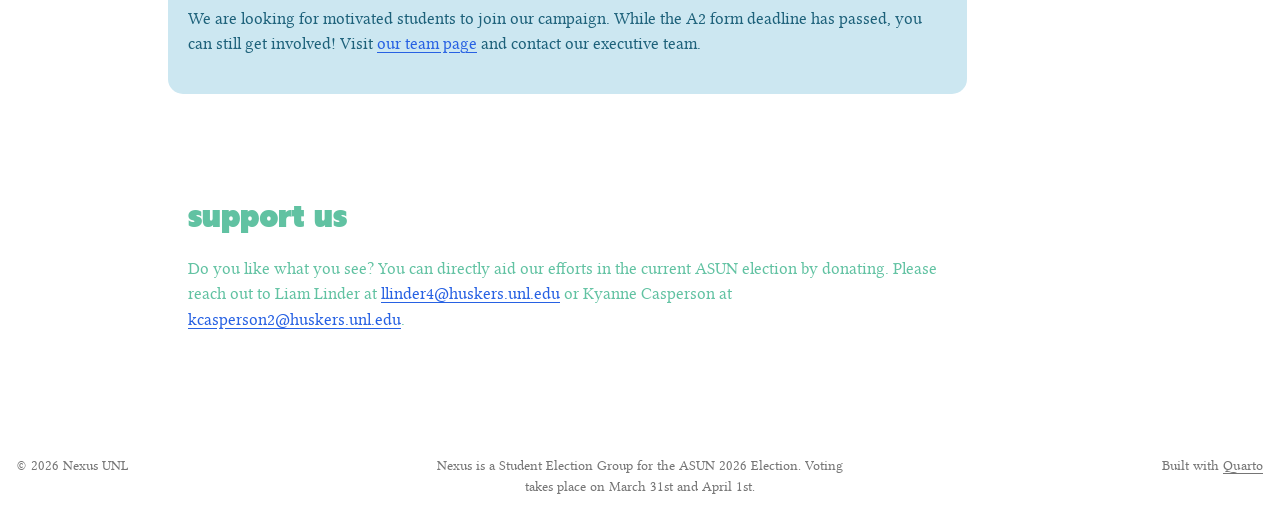
==== commit abfe0116: "smol edits to buttons" ====
--- a/docs/index.html
+++ b/docs/index.html
@@ -142,13 +142,13 @@
 <li>the central and most important point or place.</li>
 </ol>
 </div>
-<div class="spacer-big">
+<div class="spacer">
 <div class="grid-container">
 <div class="grid-column">
-<a href="./about.html" class="custom-button">About Nexus</a>
+<a href="#values" class="custom-button">Our Values</a>
 </div>
 <div class="grid-column">
-<a href="#values" class="custom-button">Our Values</a>
+<a href="./google-form.html" class="custom-button">Tell Us Your Concerns</a>
 </div>
 <div class="grid-column">
 <a href="./the-team.html" class="custom-button">Our Team</a>
@@ -166,7 +166,7 @@
 <li><em>Kyanne Casperson</em></li>
 </ul>
 </section>
-<section id="values" class="level1 section3-2">
+<section id="values" class="level1 section3-2 spacer">
 <h1>our values</h1>
 <ol type="1">
 <li><strong>Student Regent Vote</strong>: Following through on a neglected promise to advocate that the Student Regent position be made a voting member of the UNL Board of Regents.</li>
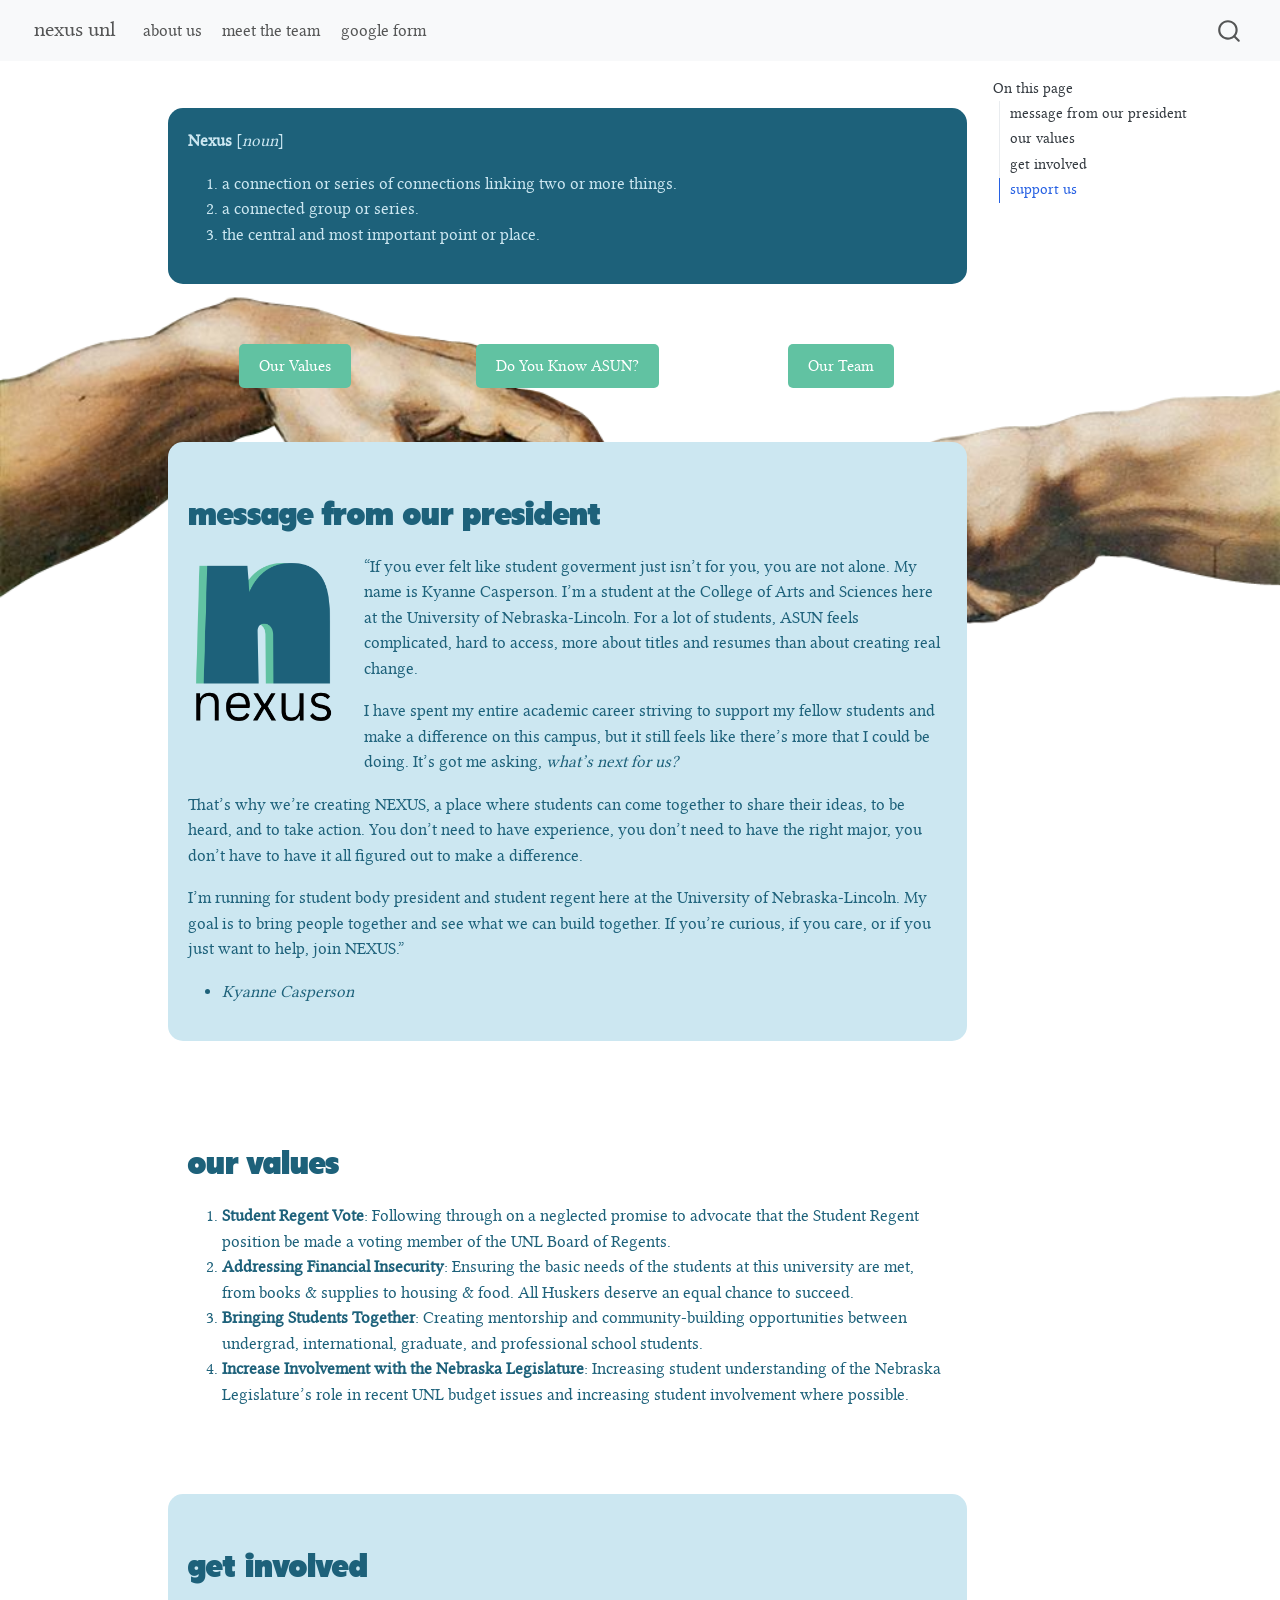
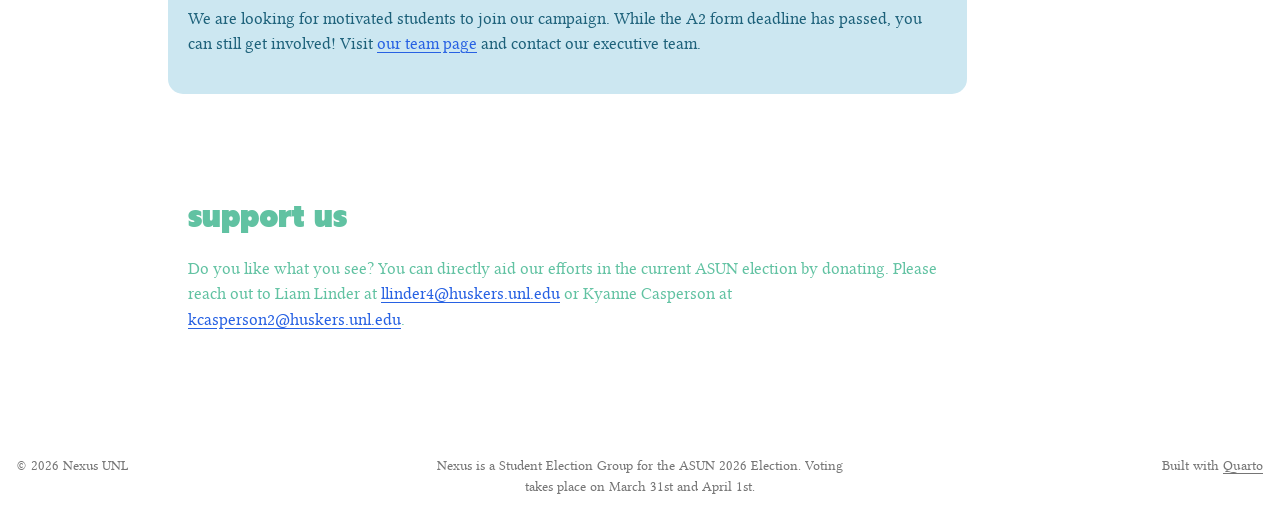
==== commit 4e859aa2: "edited and made sure google form is accessible" ====
--- a/docs/index.html
+++ b/docs/index.html
@@ -148,7 +148,7 @@
 <a href="#values" class="custom-button">Our Values</a>
 </div>
 <div class="grid-column">
-<a href="./google-form.html" class="custom-button">Tell Us Your Concerns</a>
+<a href="./google-form.html" class="custom-button">Do You Know ASUN?</a>
 </div>
 <div class="grid-column">
 <a href="./the-team.html" class="custom-button">Our Team</a>
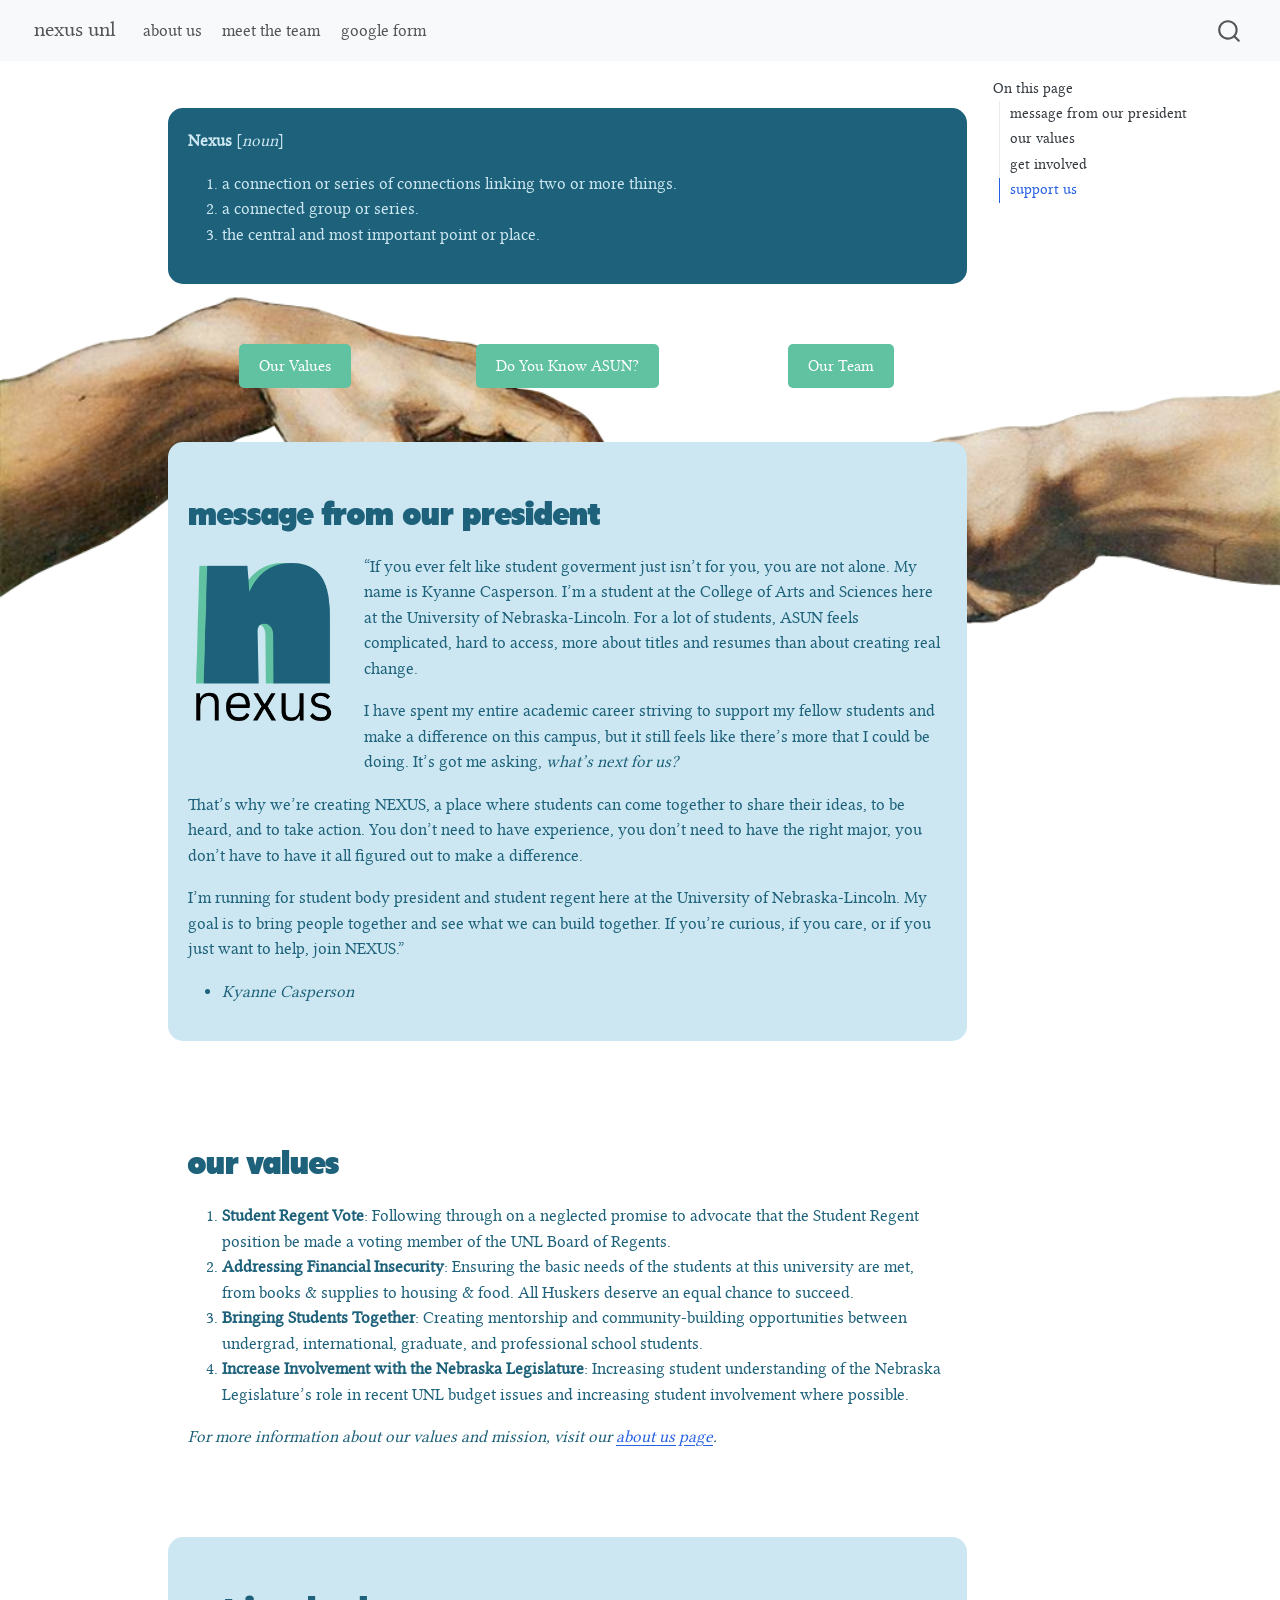
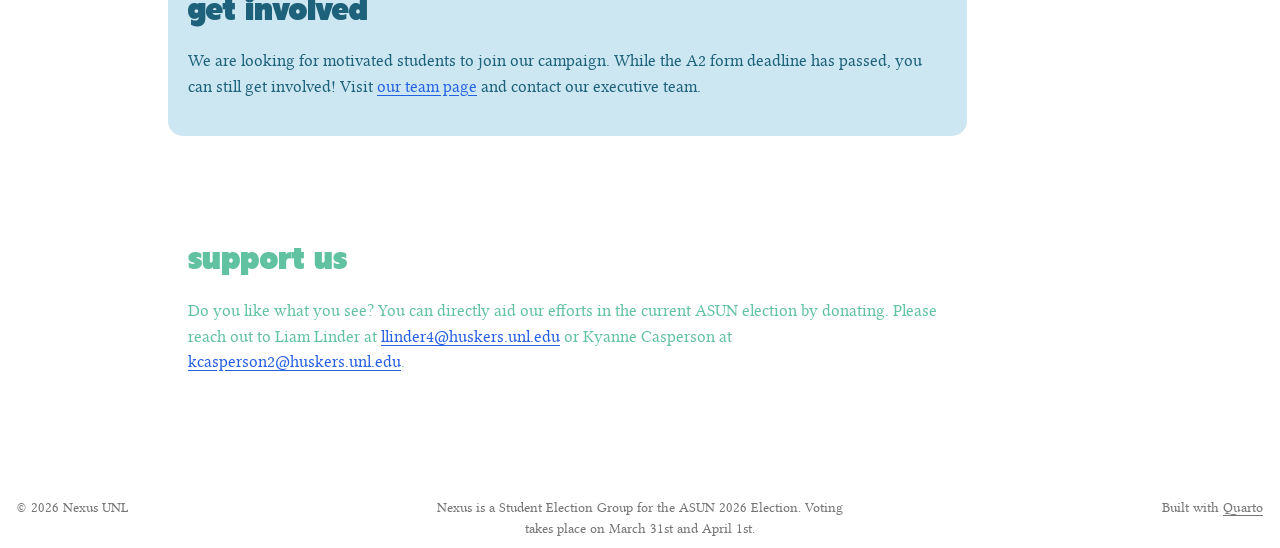
==== commit e86bf0c3: "small edits to design. added mission statement in the about us section" ====
--- a/docs/index.html
+++ b/docs/index.html
@@ -174,6 +174,7 @@
 <li><strong>Bringing Students Together</strong>: Creating mentorship and community-building opportunities between undergrad, international, graduate, and professional school students.</li>
 <li><strong>Increase Involvement with the Nebraska Legislature</strong>: Increasing student understanding of the Nebraska Legislature’s role in recent UNL budget issues and increasing student involvement where possible.</li>
 </ol>
+<p><em>For more information about our values and mission, visit our <a href="./about.html">about us page</a>.</em></p>
 </section>
 <section id="get-involved" class="level1 section2 spacer">
 <h1>get involved</h1>
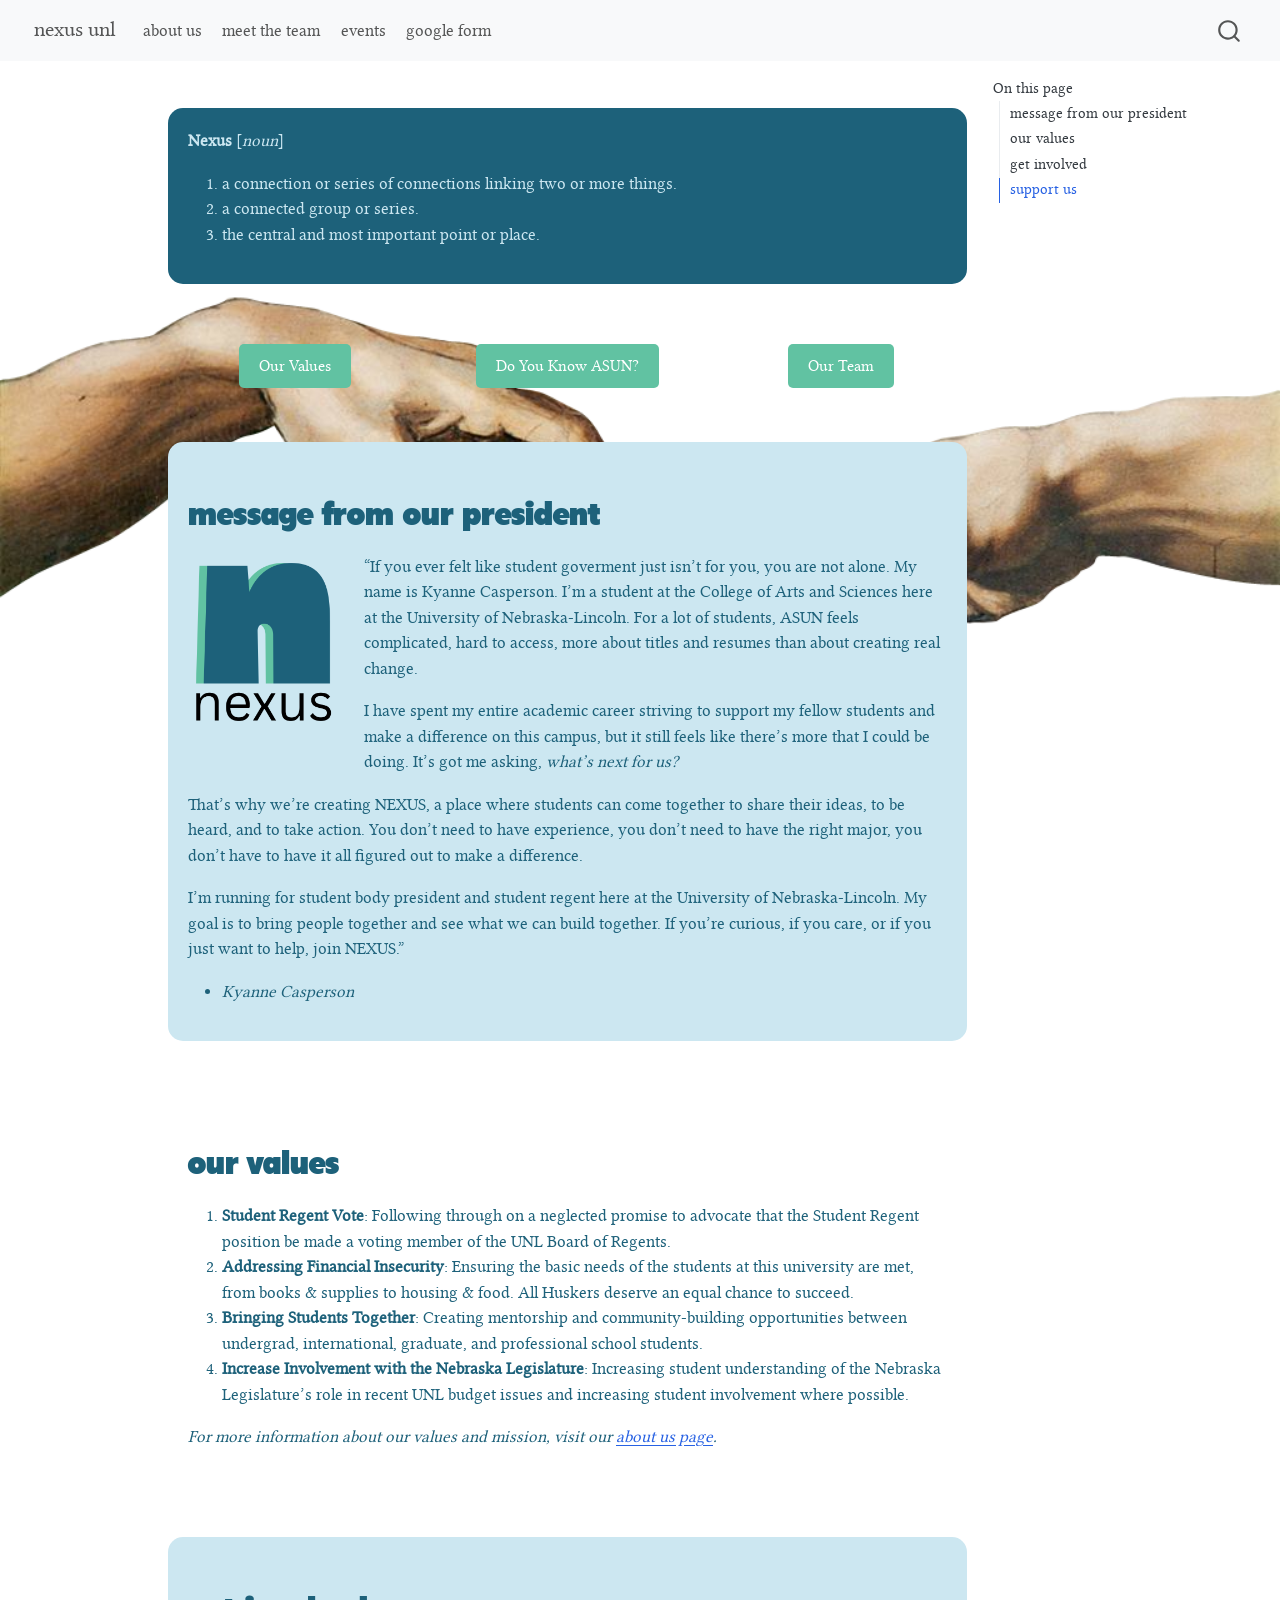
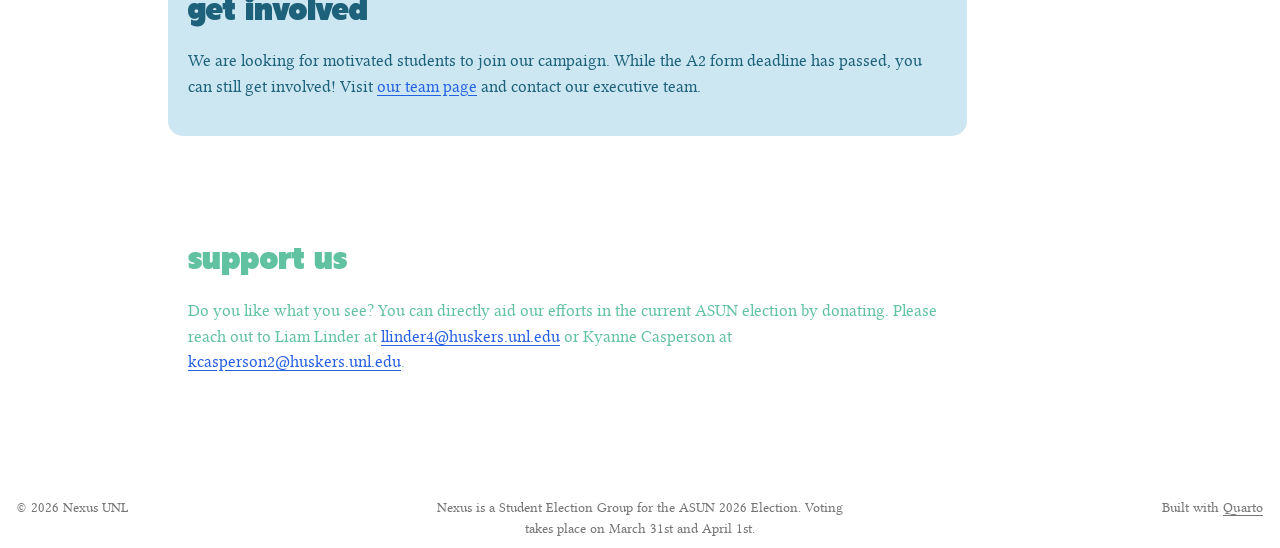
==== commit 5d917aed: "added events page" ====
--- a/docs/index.html
+++ b/docs/index.html
@@ -100,6 +100,10 @@
   <li class="nav-item">
     <a class="nav-link" href="./the-team.html"> 
 <span class="menu-text">meet the team</span></a>
+  </li>  
+  <li class="nav-item">
+    <a class="nav-link" href="./events.html"> 
+<span class="menu-text">events</span></a>
   </li>  
   <li class="nav-item">
     <a class="nav-link" href="./google-form.html"> 
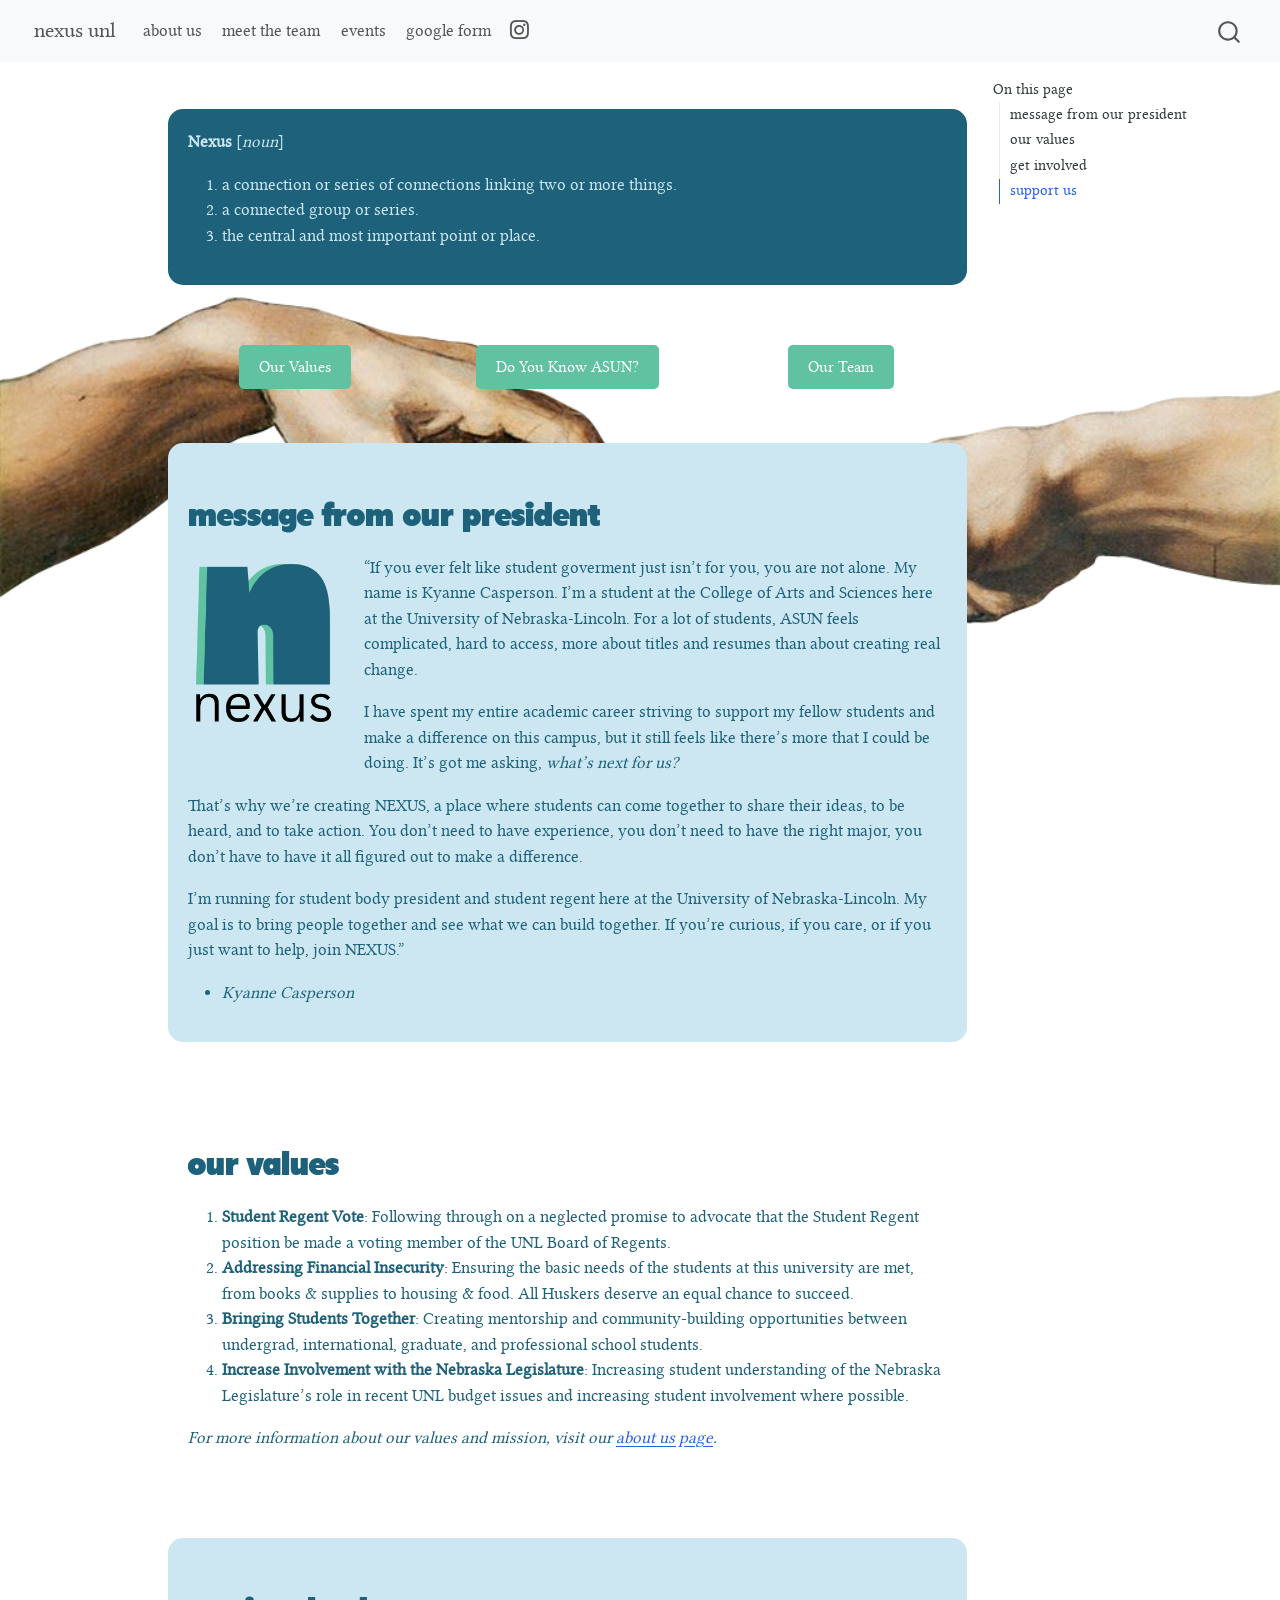
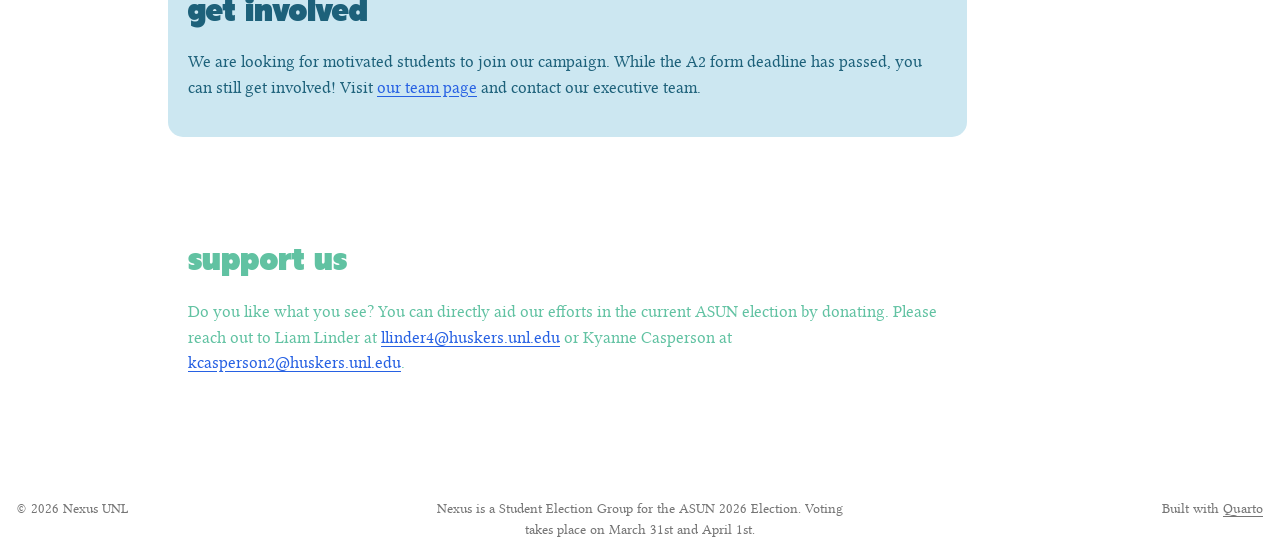
==== commit cc1a36e5: "added instagram to top navbar" ====
--- a/docs/index.html
+++ b/docs/index.html
@@ -108,6 +108,11 @@
   <li class="nav-item">
     <a class="nav-link" href="./google-form.html"> 
 <span class="menu-text">google form</span></a>
+  </li>  
+  <li class="nav-item compact">
+    <a class="nav-link" href="https://www.instagram.com/nexusunl/"> <i class="bi bi-instagram" role="img">
+</i> 
+<span class="menu-text"></span></a>
   </li>  
 </ul>
           </div> <!-- /navcollapse -->
